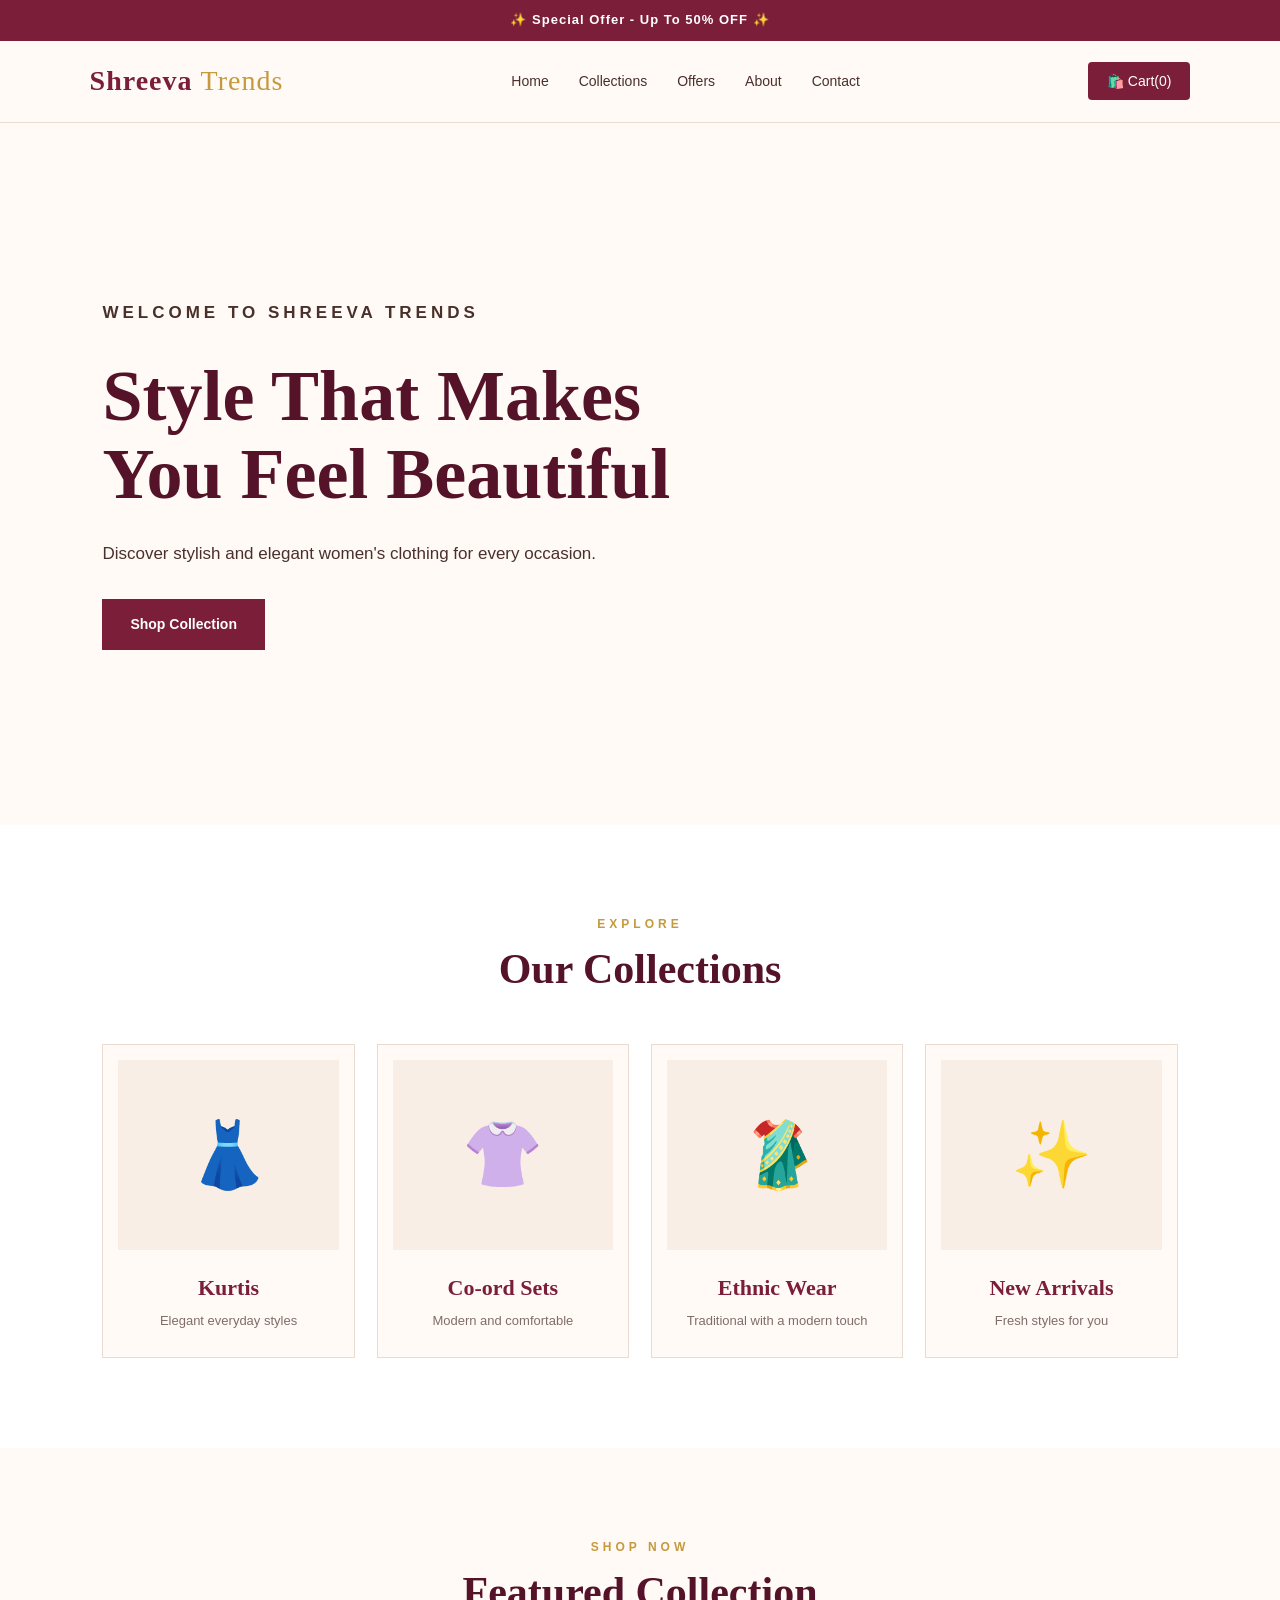
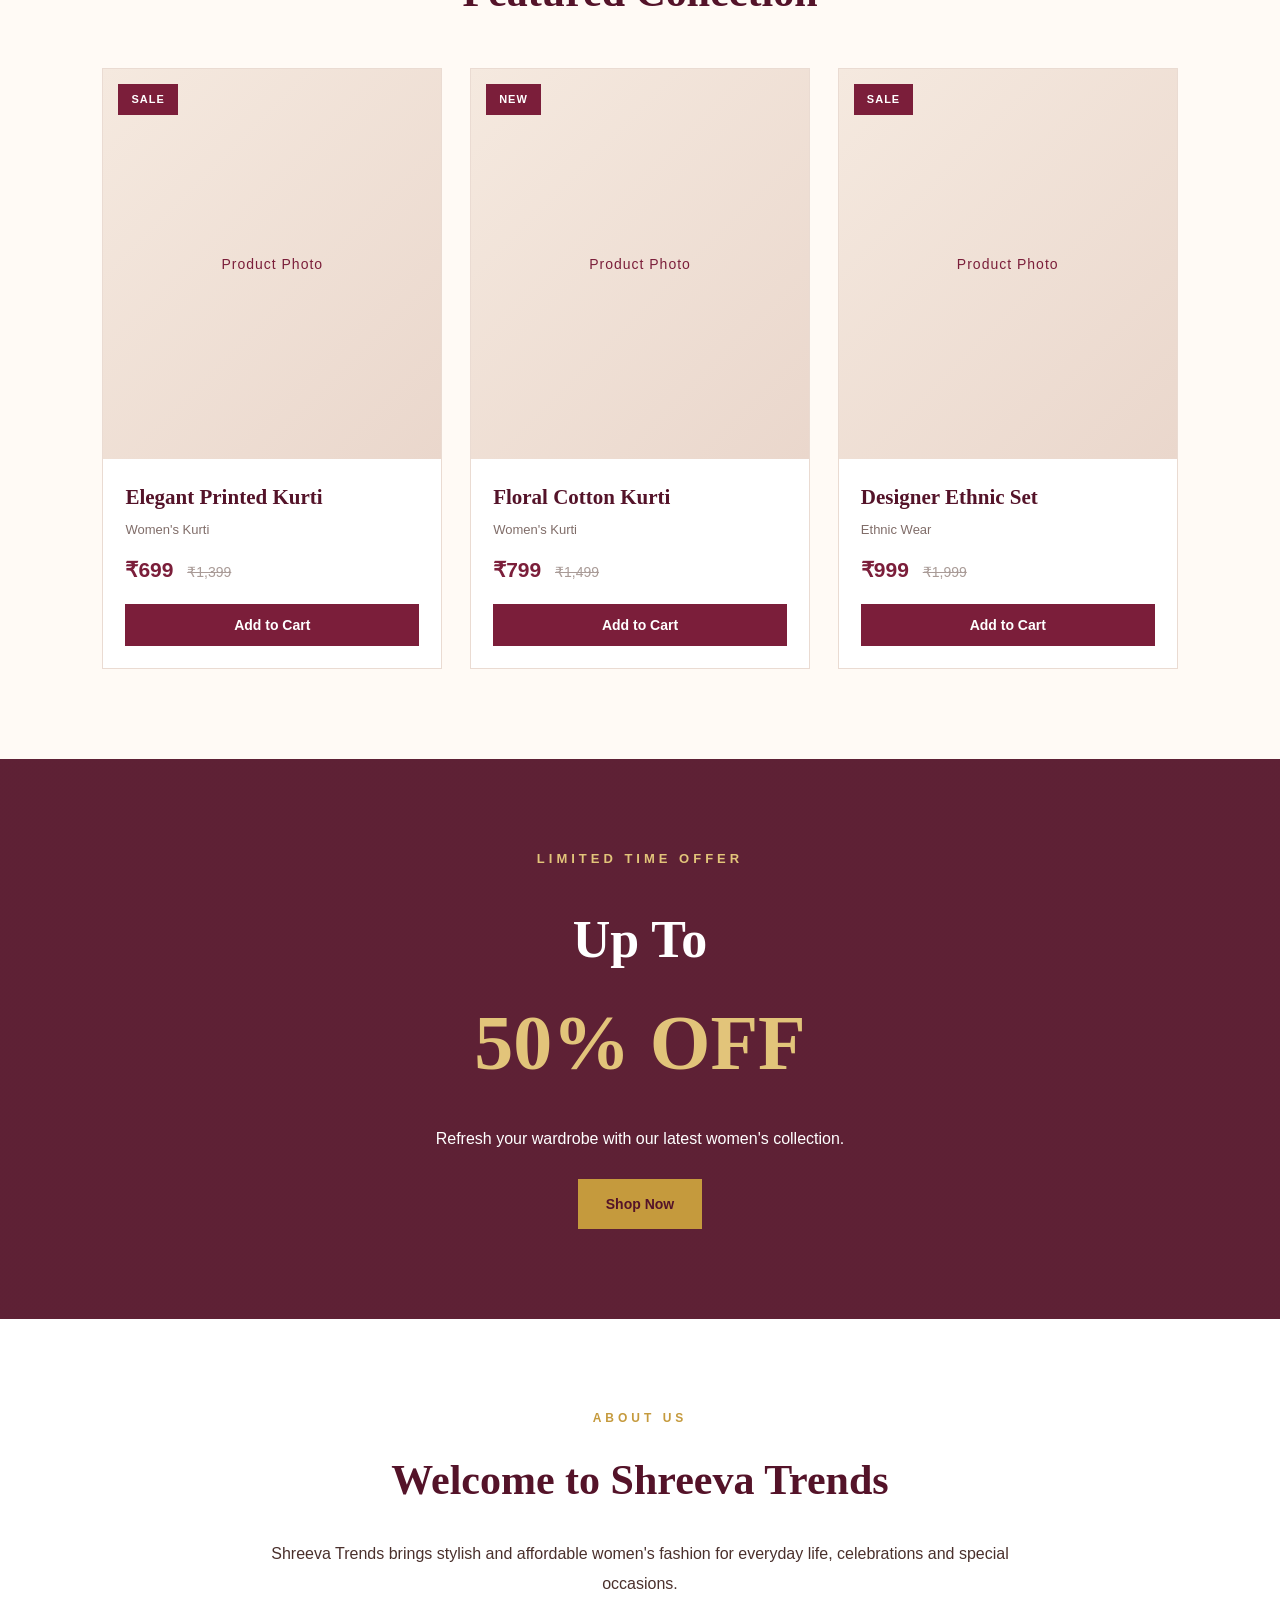
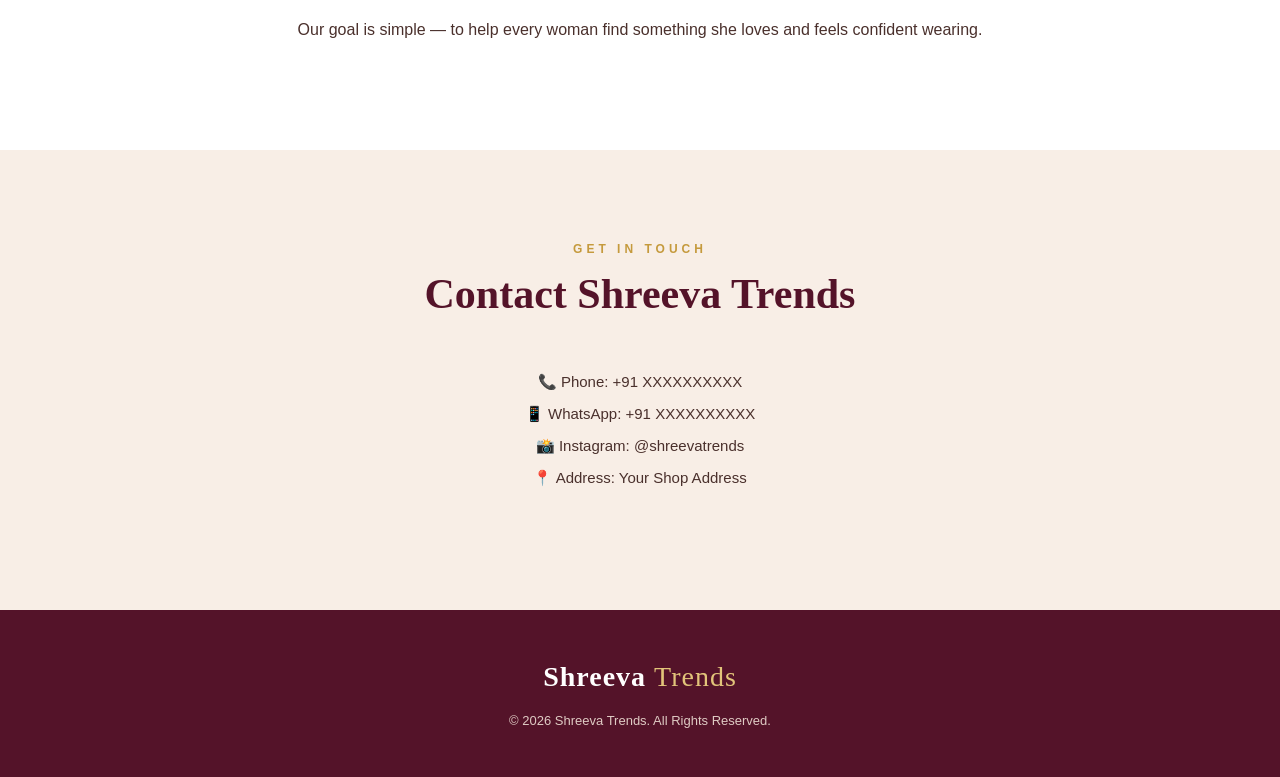
==== index.html @ 09bb223c "Update index.html" ====
<!DOCTYPE html>
<html lang="en">

<head>
    <meta charset="UTF-8">

    <meta name="viewport"
          content="width=device-width, initial-scale=1.0">

    <title>Shreeva Trends | Women's Fashion</title>

    <meta name="description"
          content="Shreeva Trends - Stylish and affordable women's clothing.">

    <link rel="stylesheet" href="style.css">
</head>

<body>

    <!-- =========================
         OFFER BAR
    ========================== -->

    <div class="offer-bar">
        ✨ Special Offer - Up To 50% OFF ✨
    </div>


    <!-- =========================
         NAVIGATION
    ========================== -->

    <header class="navbar">

        <div class="logo">
            Shreeva <span>Trends</span>
        </div>

        <nav>
            <a href="#home">Home</a>
            <a href="#collections">Collections</a>
            <a href="#offers">Offers</a>
            <a href="#about">About</a>
            <a href="#contact">Contact</a>
        </nav>

        <button class="cart-button" onclick="showCart()">
            🛍️ Cart(0)
        </button>

    </header>


    <!-- =========================
         HERO SECTION
    ========================== -->

    <main>

        <section id="home" class="hero">

            <div class="hero-content">

                <p class="small-heading">
                    WELCOME TO SHREEVA TRENDS
                </p>

                <h1>
                    Style That Makes
                    You Feel Beautiful
                </h1>

                <p>
                    Discover stylish and elegant women's
                    clothing for every occasion.
                </p>

                <a href="#collections" class="primary-button">
                    Shop Collection
                </a>

            </div>

        </section>


        <!-- =========================
             COLLECTIONS
        ========================== -->

        <section id="collections" class="collections">

            <div class="section-heading">

                <p>EXPLORE</p>

                <h2>Our Collections</h2>

            </div>


            <div class="category-grid">

                <div class="category-card">
                    <div class="category-image">
                        👗
                    </div>

                    <h3>Kurtis</h3>

                    <p>
                        Elegant everyday styles
                    </p>
                </div>


                <div class="category-card">
                    <div class="category-image">
                        👚
                    </div>

                    <h3>Co-ord Sets</h3>

                    <p>
                        Modern and comfortable
                    </p>
                </div>


                <div class="category-card">
                    <div class="category-image">
                        🥻
                    </div>

                    <h3>Ethnic Wear</h3>

                    <p>
                        Traditional with a modern touch
                    </p>
                </div>


                <div class="category-card">
                    <div class="category-image">
                        ✨
                    </div>

                    <h3>New Arrivals</h3>

                    <p>
                        Fresh styles for you
                    </p>
                </div>

            </div>

        </section>


        <!-- =========================
             FEATURED PRODUCTS
        ========================== -->

        <section class="products">

            <div class="section-heading">

                <p>SHOP NOW</p>

                <h2>Featured Collection</h2>

            </div>


            <div class="product-grid">


                <!-- PRODUCT 1 -->

                <article class="product-card">

                    <div class="product-image">

                        <span class="sale-tag">
                            SALE
                        </span>

                        <div class="placeholder-image">
                            Product Photo
                        </div>

                    </div>

                    <div class="product-info">

                        <h3>
                            Elegant Printed Kurti
                        </h3>

                        <p>
                            Women's Kurti
                        </p>

                        <strong>
                            ₹699
                        </strong>

                        <del>
                            ₹1,399
                        </del>

                        <button class="add-cart">
                            Add to Cart
                        </button>

                    </div>

                </article>


                <!-- PRODUCT 2 -->

                <article class="product-card">

                    <div class="product-image">

                        <span class="sale-tag">
                            NEW
                        </span>

                        <div class="placeholder-image">
                            Product Photo
                        </div>

                    </div>

                    <div class="product-info">

                        <h3>
                            Floral Cotton Kurti
                        </h3>

                        <p>
                            Women's Kurti
                        </p>

                        <strong>
                            ₹799
                        </strong>

                        <del>
                            ₹1,499
                        </del>

                        <button class="add-cart">
                            Add to Cart
                        </button>

                    </div>

                </article>


                <!-- PRODUCT 3 -->

                <article class="product-card">

                    <div class="product-image">

                        <span class="sale-tag">
                            SALE
                        </span>

                        <div class="placeholder-image">
                            Product Photo
                        </div>

                    </div>

                    <div class="product-info">

                        <h3>
                            Designer Ethnic Set
                        </h3>

                        <p>
                            Ethnic Wear
                        </p>

                        <strong>
                            ₹999
                        </strong>

                        <del>
                            ₹1,999
                        </del>

                        <button class="add-cart">
                            Add to Cart
                        </button>

                    </div>

                </article>

            </div>

        </section>


        <!-- =========================
             SPECIAL OFFER
        ========================== -->

        <section id="offers" class="offer-section">

            <p>LIMITED TIME OFFER</p>

            <h2>
                Up To
                <strong>50% OFF</strong>
            </h2>

            <p>
                Refresh your wardrobe with our latest
                women's collection.
            </p>

            <a href="#collections" class="primary-button">
                Shop Now
            </a>

        </section>


        <!-- =========================
             ABOUT US
        ========================== -->

        <section id="about" class="about">

            <div class="about-content">

                <p>ABOUT US</p>

                <h2>
                    Welcome to Shreeva Trends
                </h2>

                <p>
                    Shreeva Trends brings stylish and
                    affordable women's fashion for
                    everyday life, celebrations and
                    special occasions.
                </p>

                <p>
                    Our goal is simple — to help every
                    woman find something she loves and
                    feels confident wearing.
                </p>

            </div>

        </section>


        <!-- =========================
             CONTACT
        ========================== -->

        <section id="contact" class="contact">

            <div class="section-heading">

                <p>GET IN TOUCH</p>

                <h2>
                    Contact Shreeva Trends
                </h2>

            </div>

            <div class="contact-info">

                <p>
                    📞 Phone: +91 XXXXXXXXXX
                </p>

                <p>
                    📱 WhatsApp: +91 XXXXXXXXXX
                </p>

                <p>
                    📸 Instagram: @shreevatrends
                </p>

                <p>
                    📍 Address: Your Shop Address
                </p>

            </div>

        </section>

    </main>


    <!-- =========================
         FOOTER
    ========================== -->

    <footer>

        <div class="logo">
            Shreeva <span>Trends</span>
        </div>

        <p>
            © 2026 Shreeva Trends.
            All Rights Reserved.
        </p>

    </footer>

</body>

</html>
---- style.css ----
/* =========================================================
   SHREEVA TRENDS
   Indian Women's Fashion Store
   ========================================================= */


/* =========================================================
   1. BASIC RESET
   ========================================================= */

* {
    margin: 0;
    padding: 0;
    box-sizing: border-box;
}

html {
    scroll-behavior: smooth;
}

body {
    font-family: "Georgia", "Times New Roman", serif;
    background-color: #fffaf5;
    color: #33211f;
    line-height: 1.6;
}


/* =========================================================
   2. COLOURS
   ========================================================= */

:root {
    --maroon: #7b1e3a;
    --dark-maroon: #541329;
    --gold: #c59a3d;
    --light-gold: #e2c47a;
    --cream: #fffaf5;
    --soft-cream: #f8eee6;
    --brown: #4a302c;
    --white: #ffffff;
    --text-light: #806d69;
    --border: #eadbd2;
}


/* =========================================================
   3. OFFER BAR
   ========================================================= */

.offer-bar {
    background: var(--maroon);
    color: var(--white);
    text-align: center;
    padding: 10px 15px;

    font-family: Arial, sans-serif;
    font-size: 13px;
    font-weight: 600;

    letter-spacing: 1px;
}


/* =========================================================
   4. NAVIGATION BAR
   ========================================================= */

.navbar {
    width: 100%;

    display: flex;
    align-items: center;
    justify-content: space-between;

    padding: 18px 7%;

    background: rgba(255, 250, 245, 0.97);

    border-bottom: 1px solid var(--border);

    position: sticky;
    top: 0;
    z-index: 1000;
}


/* LOGO */

.logo {
    color: var(--maroon);

    font-family: Georgia, serif;

    font-size: 28px;
    font-weight: bold;

    letter-spacing: 1px;
}

.logo span {
    color: var(--gold);
    font-weight: normal;
}


/* NAVIGATION LINKS */

.navbar nav {
    display: flex;
    align-items: center;
    gap: 30px;
}

.navbar nav a {
    color: var(--brown);

    text-decoration: none;

    font-family: Arial, sans-serif;
    font-size: 14px;
    font-weight: 500;

    transition: 0.3s;
}

.navbar nav a:hover {
    color: var(--maroon);
}


/* CART BUTTON */

.cart-button {
    border: none;

    background: var(--maroon);
    color: var(--white);

    padding: 11px 19px;

    border-radius: 4px;

    font-family: Arial, sans-serif;
    font-size: 14px;

    cursor: pointer;

    transition: 0.3s;
}

.cart-button:hover {
    background: var(--dark-maroon);
    transform: translateY(-2px);
}


/* =========================================================
   5. HERO SECTION
   ========================================================= */

.hero {
    min-height: 78vh;

    display: flex;
    align-items: center;

    padding: 80px 8%;

    position: relative;

    background:
        linear-gradient(
            90deg,
            rgba(255, 250, 245, 0.96),
            rgba(255, 250, 245, 0.72),
            rgba(255, 250, 245, 0.20)
        ),
        url("images/hero.jpg");

    background-size: cover;
    background-position: center;
}


.hero-content {
    max-width: 650px;

    position: relative;
    z-index: 2;
}


/* SMALL TITLE */

.small-heading {
    color: var(--maroon);

    font-family: Arial, sans-serif;

    font-size: 13px;
    font-weight: bold;

    letter-spacing: 4px;

    margin-bottom: 20px;
}


/* MAIN HERO TITLE */

.hero h1 {
    color: var(--dark-maroon);

    font-size: clamp(42px, 6vw, 72px);

    line-height: 1.08;

    margin-bottom: 25px;
}


/* HERO DESCRIPTION */

.hero p {
    max-width: 540px;

    color: var(--brown);

    font-family: Arial, sans-serif;

    font-size: 17px;

    line-height: 1.8;

    margin-bottom: 30px;
}


/* =========================================================
   6. BUTTONS
   ========================================================= */

.primary-button,
.secondary-button {
    display: inline-block;

    padding: 13px 27px;

    text-decoration: none;

    font-family: Arial, sans-serif;

    font-size: 14px;
    font-weight: 600;

    transition: 0.3s;
}


.primary-button {
    background: var(--maroon);
    color: var(--white);

    border: 1px solid var(--maroon);
}

.primary-button:hover {
    background: var(--dark-maroon);
    transform: translateY(-2px);
}


.secondary-button {
    color: var(--maroon);

    border: 1px solid var(--maroon);

    margin-left: 10px;
}

.secondary-button:hover {
    background: var(--maroon);
    color: var(--white);
}


/* =========================================================
   7. GENERAL SECTIONS
   ========================================================= */

section {
    padding: 90px 8%;
}


/* SECTION HEADING */

.section-heading {
    text-align: center;

    margin-bottom: 50px;
}

.section-heading p {
    color: var(--gold);

    font-family: Arial, sans-serif;

    font-size: 12px;
    font-weight: bold;

    letter-spacing: 4px;

    margin-bottom: 10px;
}

.section-heading h2 {
    color: var(--dark-maroon);

    font-size: 42px;

    line-height: 1.2;
}


/* =========================================================
   8. COLLECTIONS
   ========================================================= */

.collections {
    background: var(--white);
}


.category-grid {
    display: grid;

    grid-template-columns:
        repeat(4, 1fr);

    gap: 22px;
}


/* CATEGORY CARD */

.category-card {
    text-align: center;

    background: var(--cream);

    border: 1px solid var(--border);

    padding: 15px 15px 25px;

    transition: 0.35s;
}

.category-card:hover {
    transform: translateY(-8px);

    box-shadow:
        0 15px 35px rgba(84, 19, 41, 0.10);
}


/* CATEGORY IMAGE */

.category-image {
    height: 190px;

    display: flex;
    align-items: center;
    justify-content: center;

    background: var(--soft-cream);

    font-size: 65px;

    margin-bottom: 20px;
}


.category-card h3 {
    color: var(--maroon);

    font-size: 22px;

    margin-bottom: 6px;
}


.category-card p {
    color: var(--text-light);

    font-family: Arial, sans-serif;

    font-size: 13px;
}


/* =========================================================
   9. PRODUCTS
   ========================================================= */

.products {
    background: var(--cream);
}


.product-grid {
    display: grid;

    grid-template-columns:
        repeat(3, 1fr);

    gap: 28px;
}


/* PRODUCT CARD */

.product-card {
    background: var(--white);

    border: 1px solid var(--border);

    overflow: hidden;

    transition: 0.35s;
}

.product-card:hover {
    transform: translateY(-7px);

    box-shadow:
        0 15px 40px rgba(84, 19, 41, 0.12);
}


/* PRODUCT IMAGE */

.product-image {
    position: relative;

    overflow: hidden;
}


/* PLACEHOLDER UNTIL WE ADD REAL PHOTOS */

.placeholder-image {
    height: 390px;

    display: flex;
    align-items: center;
    justify-content: center;

    background:
        linear-gradient(
            135deg,
            #f5e9df,
            #ead7cc
        );

    color: var(--maroon);

    font-family: Arial, sans-serif;

    font-size: 14px;

    letter-spacing: 1px;
}


/* SALE / NEW BADGE */

.sale-tag {
    position: absolute;

    top: 15px;
    left: 15px;

    background: var(--maroon);
    color: var(--white);

    padding: 7px 13px;

    font-family: Arial, sans-serif;

    font-size: 11px;
    font-weight: bold;

    letter-spacing: 1px;

    z-index: 5;
}


/* PRODUCT INFORMATION */

.product-info {
    padding: 22px;
}


.product-info h3 {
    color: var(--dark-maroon);

    font-size: 21px;

    margin-bottom: 6px;
}


.product-info p {
    color: var(--text-light);

    font-family: Arial, sans-serif;

    font-size: 13px;

    margin-bottom: 12px;
}


/* PRICE */

.product-info strong {
    color: var(--maroon);

    font-family: Arial, sans-serif;

    font-size: 21px;
}


.product-info del {
    color: #a99b97;

    font-family: Arial, sans-serif;

    font-size: 14px;

    margin-left: 8px;
}


/* ADD TO CART */

.add-cart {
    width: 100%;

    margin-top: 17px;

    padding: 12px;

    background: var(--maroon);
    color: var(--white);

    border: 1px solid var(--maroon);

    font-family: Arial, sans-serif;

    font-size: 14px;
    font-weight: 600;

    cursor: pointer;

    transition: 0.3s;
}


.add-cart:hover {
    background: var(--dark-maroon);
}


/* =========================================================
   10. SPECIAL OFFER
   ========================================================= */

.offer-section {
    text-align: center;

    background:
        linear-gradient(
            rgba(84, 19, 41, 0.94),
            rgba(84, 19, 41, 0.94)
        ),
        url("images/offer.jpg");

    background-size: cover;
    background-position: center;

    color: var(--white);
}


.offer-section > p:first-child {
    color: var(--light-gold);

    font-family: Arial, sans-serif;

    font-size: 13px;
    font-weight: bold;

    letter-spacing: 4px;
}


.offer-section h2 {
    color: var(--white);

    font-size: 52px;

    margin: 15px 0 20px;
}


.offer-section h2 strong {
    display: block;

    color: var(--light-gold);

    font-size: 78px;
}


.offer-section p {
    font-family: Arial, sans-serif;

    margin-bottom: 28px;
}


.offer-section .primary-button {
    background: var(--gold);

    border-color: var(--gold);

    color: var(--dark-maroon);
}


.offer-section .primary-button:hover {
    background: var(--light-gold);
}


/* =========================================================
   11. ABOUT SECTION
   ========================================================= */

.about {
    text-align: center;

    background: var(--white);
}


.about-content {
    max-width: 780px;

    margin: auto;
}


.about-content > p:first-child {
    color: var(--gold);

    font-family: Arial, sans-serif;

    font-size: 12px;
    font-weight: bold;

    letter-spacing: 4px;
}


.about h2 {
    color: var(--dark-maroon);

    font-size: 42px;

    margin: 18px 0 25px;
}


.about-content p:not(:first-child) {
    color: var(--brown);

    font-family: Arial, sans-serif;

    font-size: 16px;

    line-height: 1.9;

    margin-bottom: 15px;
}


/* =========================================================
   12. CONTACT
   ========================================================= */

.contact {
    text-align: center;

    background: var(--soft-cream);
}


.contact-info {
    max-width: 600px;

    margin: 0 auto 30px;
}


.contact-info p {
    color: var(--brown);

    font-family: Arial, sans-serif;

    font-size: 15px;

    margin: 8px 0;
}


/* =========================================================
   13. FOOTER
   ========================================================= */

footer {
    text-align: center;

    padding: 45px 20px;

    background: var(--dark-maroon);

    color: var(--white);
}


footer .logo {
    color: var(--white);

    margin-bottom: 12px;
}


footer .logo span {
    color: var(--light-gold);
}


footer p {
    color: #dfcbc4;

    font-family: Arial, sans-serif;

    font-size: 13px;
}


/* =========================================================
   14. CART MESSAGE
   ========================================================= */

.cart-message {
    position: fixed;

    right: 25px;
    bottom: 25px;

    background: var(--dark-maroon);
    color: var(--white);

    padding: 14px 20px;

    border-left: 4px solid var(--gold);

    font-family: Arial, sans-serif;

    font-size: 14px;

    display: none;

    z-index: 2000;

    box-shadow:
        0 8px 25px rgba(0, 0, 0, 0.18);
}


/* =========================================================
   15. MOBILE RESPONSIVE DESIGN
   ========================================================= */

@media (max-width: 900px) {

    .category-grid {
        grid-template-columns:
            repeat(2, 1fr);
    }

    .product-grid {
        grid-template-columns:
            repeat(2, 1fr);
    }

    .navbar {
        padding: 17px 5%;
    }

    .navbar nav {
        gap: 18px;
    }

}


@media (max-width: 650px) {

    /* NAVIGATION */

    .navbar {
        flex-wrap: wrap;

        justify-content: center;

        gap: 15px;
    }

    .logo {
        width: 100%;

        text-align: center;

        font-size: 25px;
    }

    .navbar nav {
        order: 3;

        width: 100%;

        justify-content: center;

        flex-wrap: wrap;

        gap: 15px;
    }

    .cart-button {
        position: absolute;

        right: 15px;
        top: 14px;
    }


    /* HERO */

    .hero {
        min-height: 75vh;

        padding: 60px 7%;

        background:
            linear-gradient(
                rgba(255, 250, 245, 0.88),
                rgba(255, 250, 245, 0.88)
            ),
            url("images/hero.jpg");

        background-size: cover;
        background-position: center;
    }

    .hero h1 {
        font-size: 43px;
    }

    .hero p {
        font-size: 15px;
    }


    /* BUTTONS */

    .hero-buttons {
        display: flex;

        flex-direction: column;

        align-items: flex-start;

        gap: 12px;
    }

    .secondary-button {
        margin-left: 0;
    }


    /* SECTIONS */

    section {
        padding: 65px 6%;
    }

    .section-heading h2 {
        font-size: 32px;
    }


    /* CATEGORIES */

    .category-grid {
        grid-template-columns: 1fr;
    }


    .category-image {
        height: 210px;
    }


    /* PRODUCTS */

    .product-grid {
        grid-template-columns: 1fr;
    }

    .placeholder-image {
        height: 430px;
    }


    /* OFFER */

    .offer-section h2 {
        font-size: 38px;
    }

    .offer-section h2 strong {
        font-size: 58px;
    }


    /* ABOUT */

    .about h2 {
        font-size: 32px;
    }

}


/* =========================================================
   16. SMALL PHONE
   ========================================================= */

@media (max-width: 400px) {

    .hero h1 {
        font-size: 36px;
    }

    .offer-section h2 strong {
        font-size: 48px;
    }

    .logo {
        font-size: 23px;
    }

}
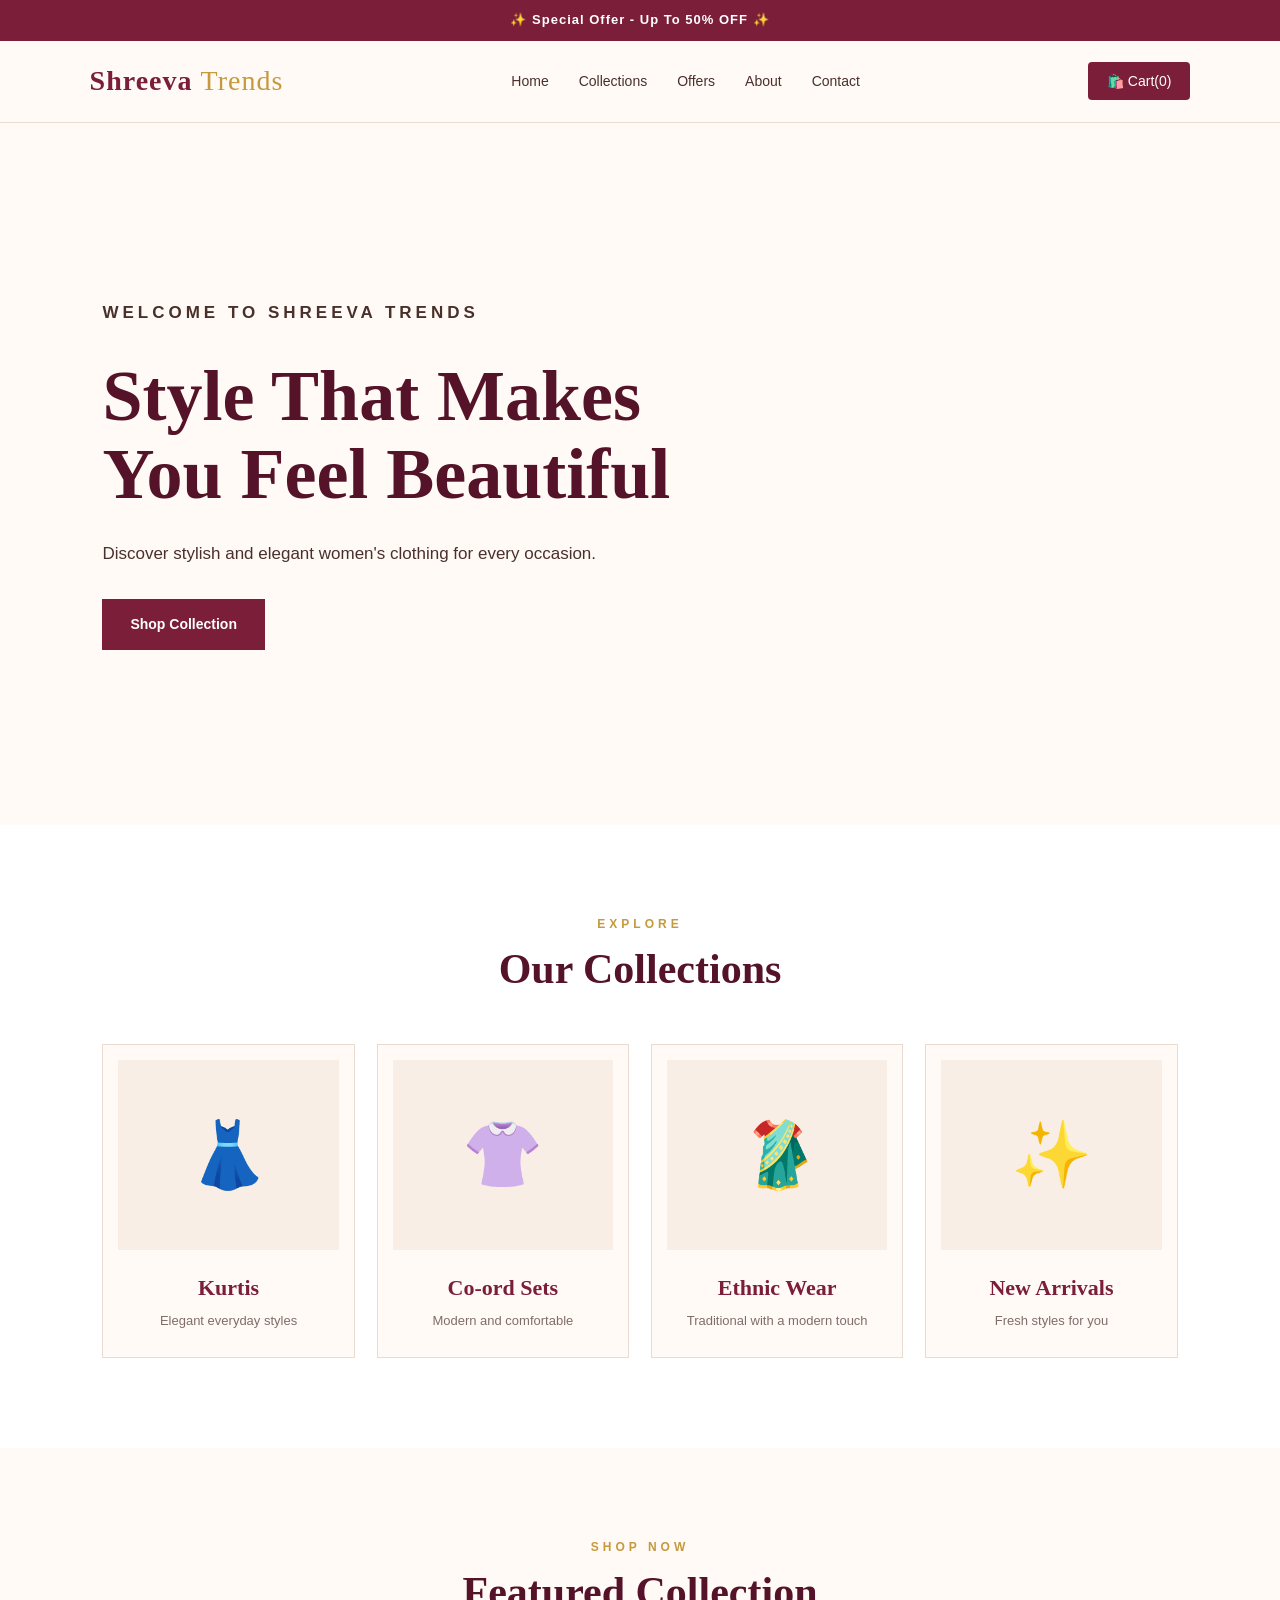
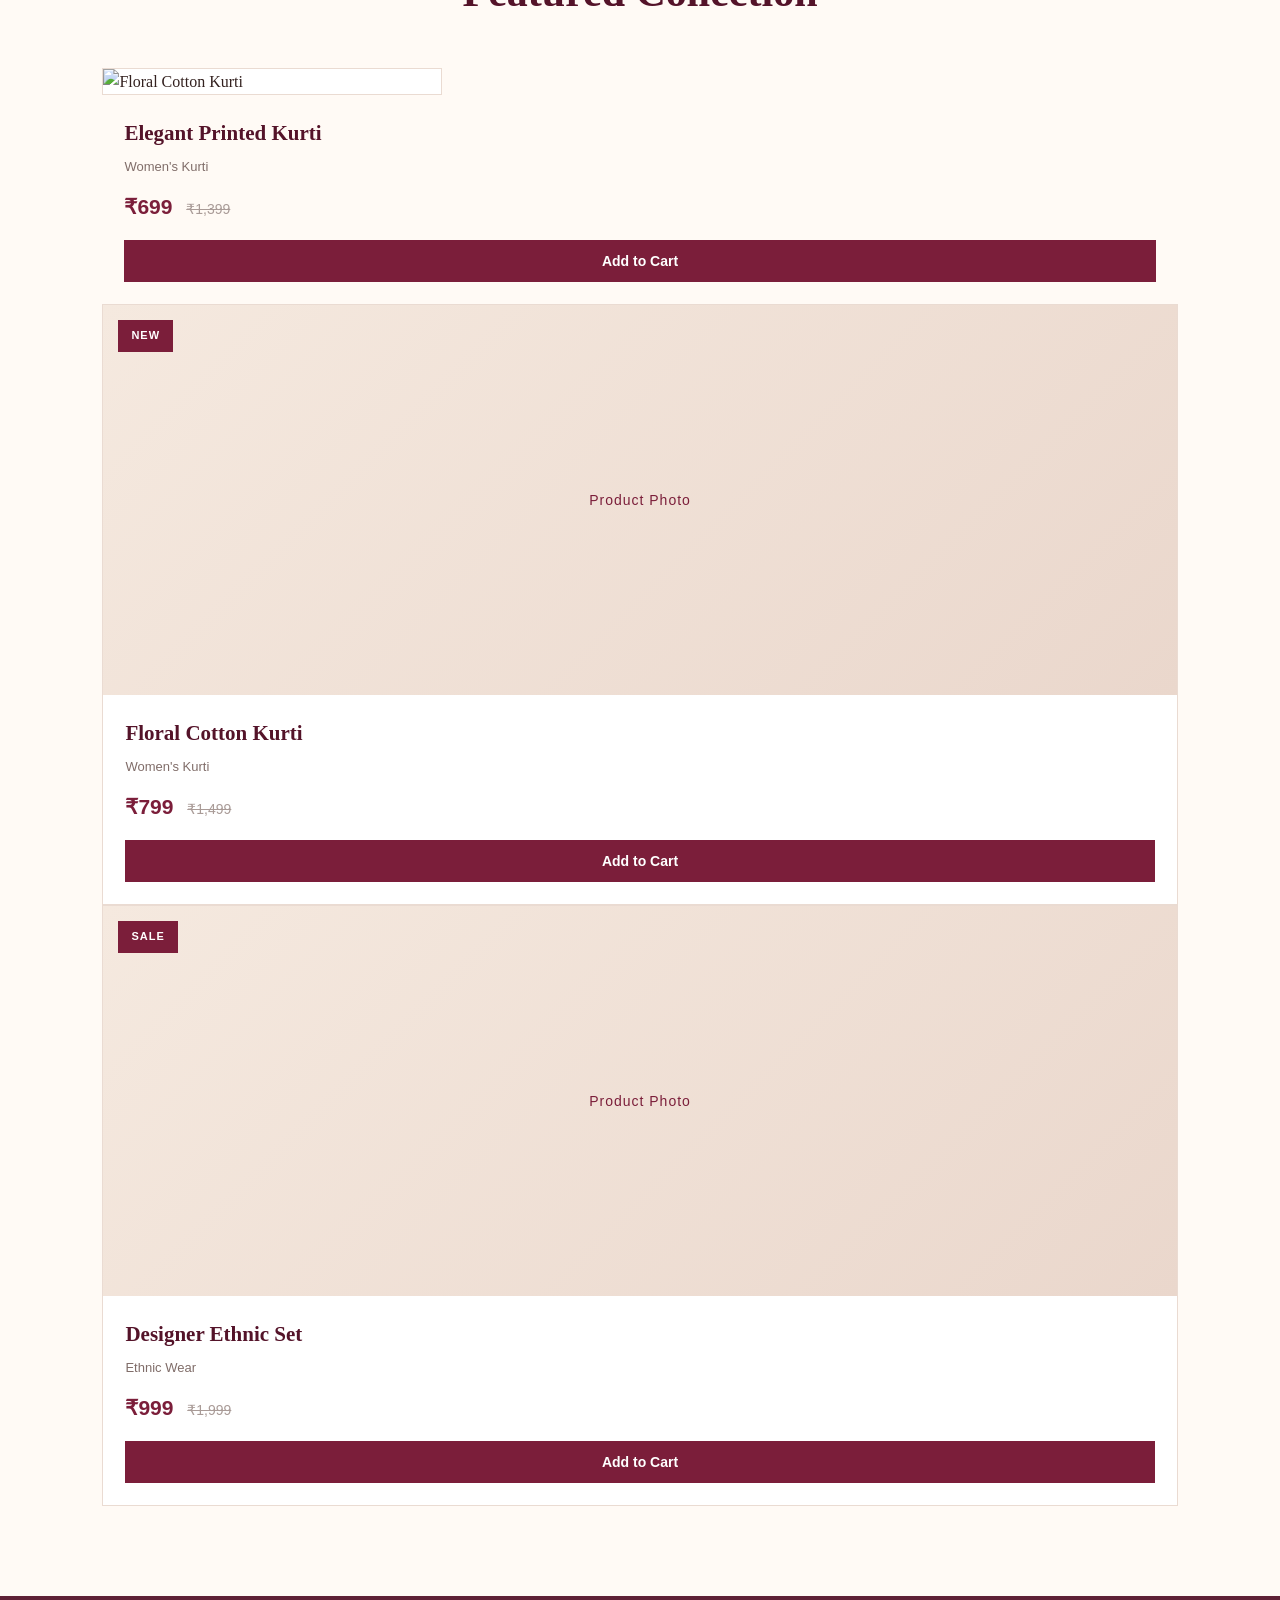
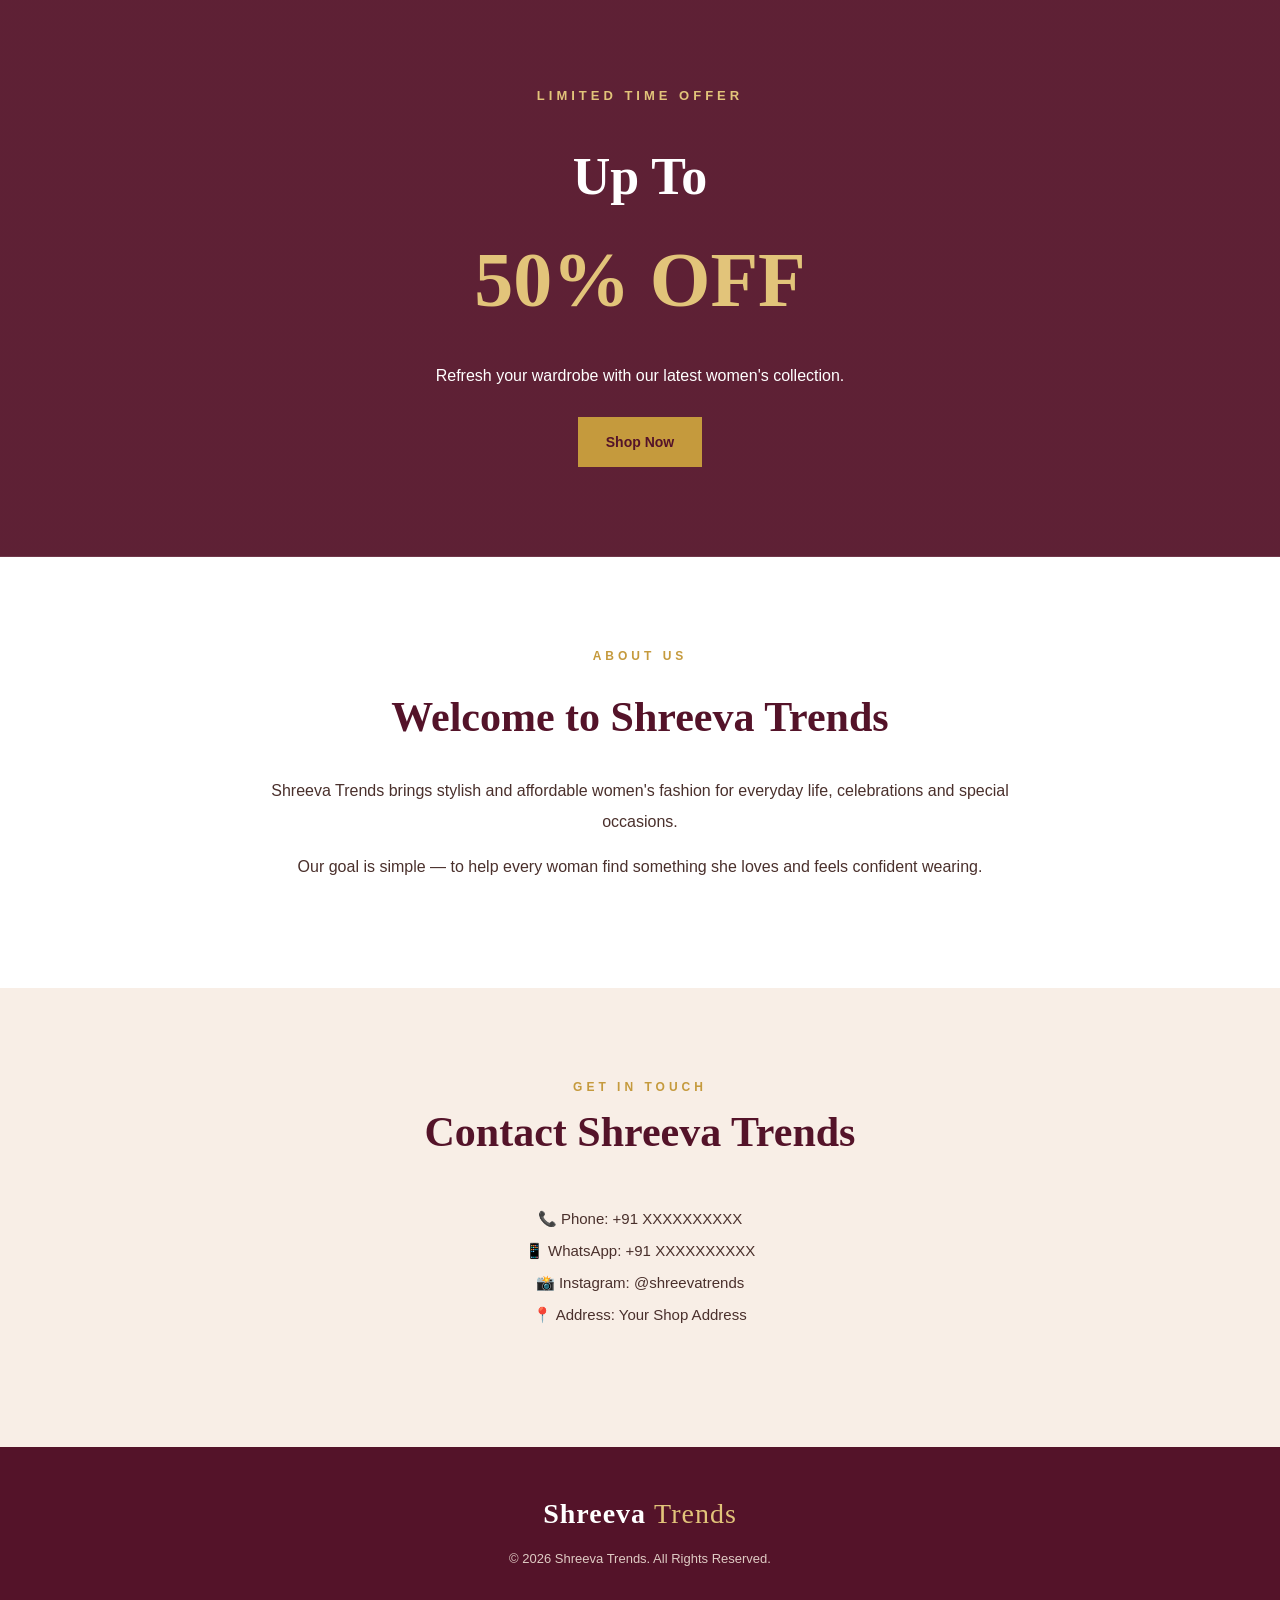
==== commit ccd6c8bf: "Update index.html" ====
--- a/index.html
+++ b/index.html
@@ -181,12 +181,7 @@
 
                     <div class="product-image">
 
-                        <span class="sale-tag">
-                            SALE
-                        </span>
-
-                        <div class="placeholder-image">
-                            Product Photo
+                        <img src="images/shreeva_trends_kurti.jpg" alt="Floral Cotton Kurti">
                         </div>
 
                     </div>
@@ -422,7 +417,7 @@
         </p>
 
     </footer>
-
+<script src="script.js"></script>
 </body>
 
 </html>
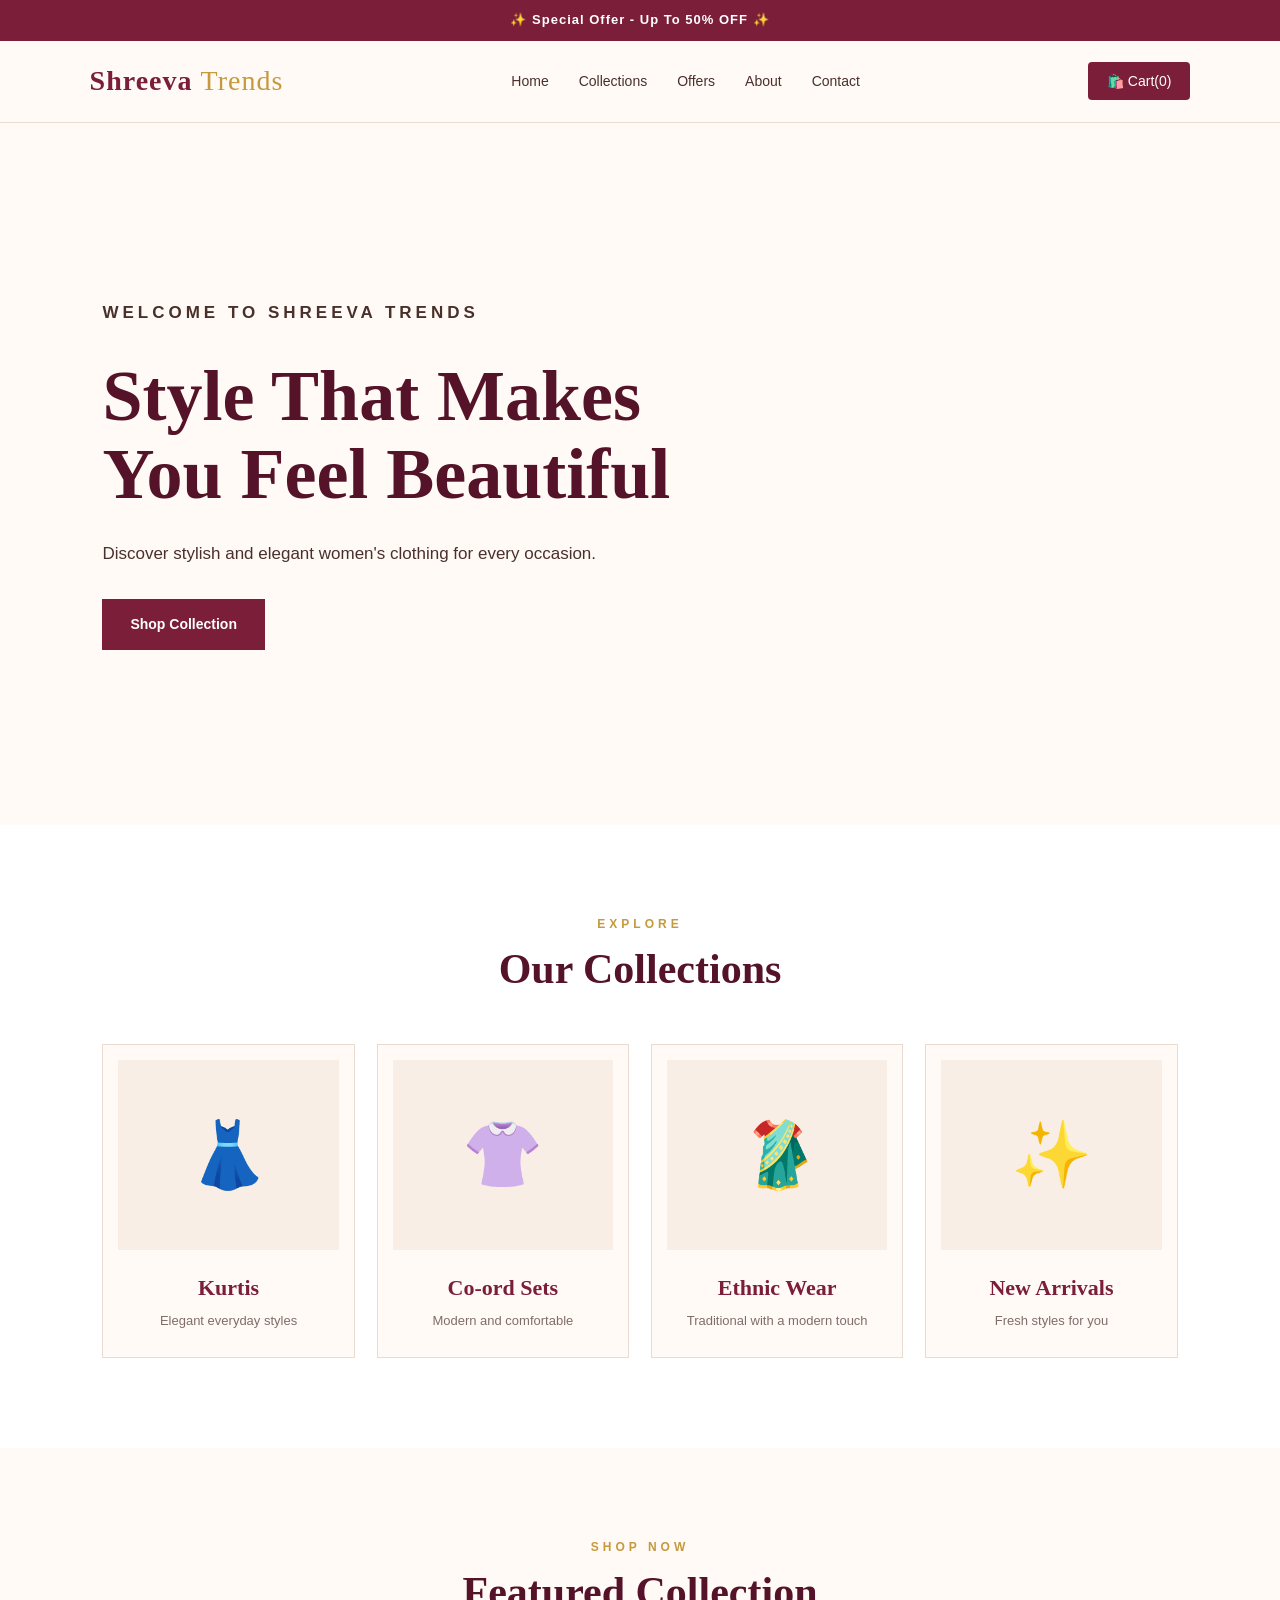
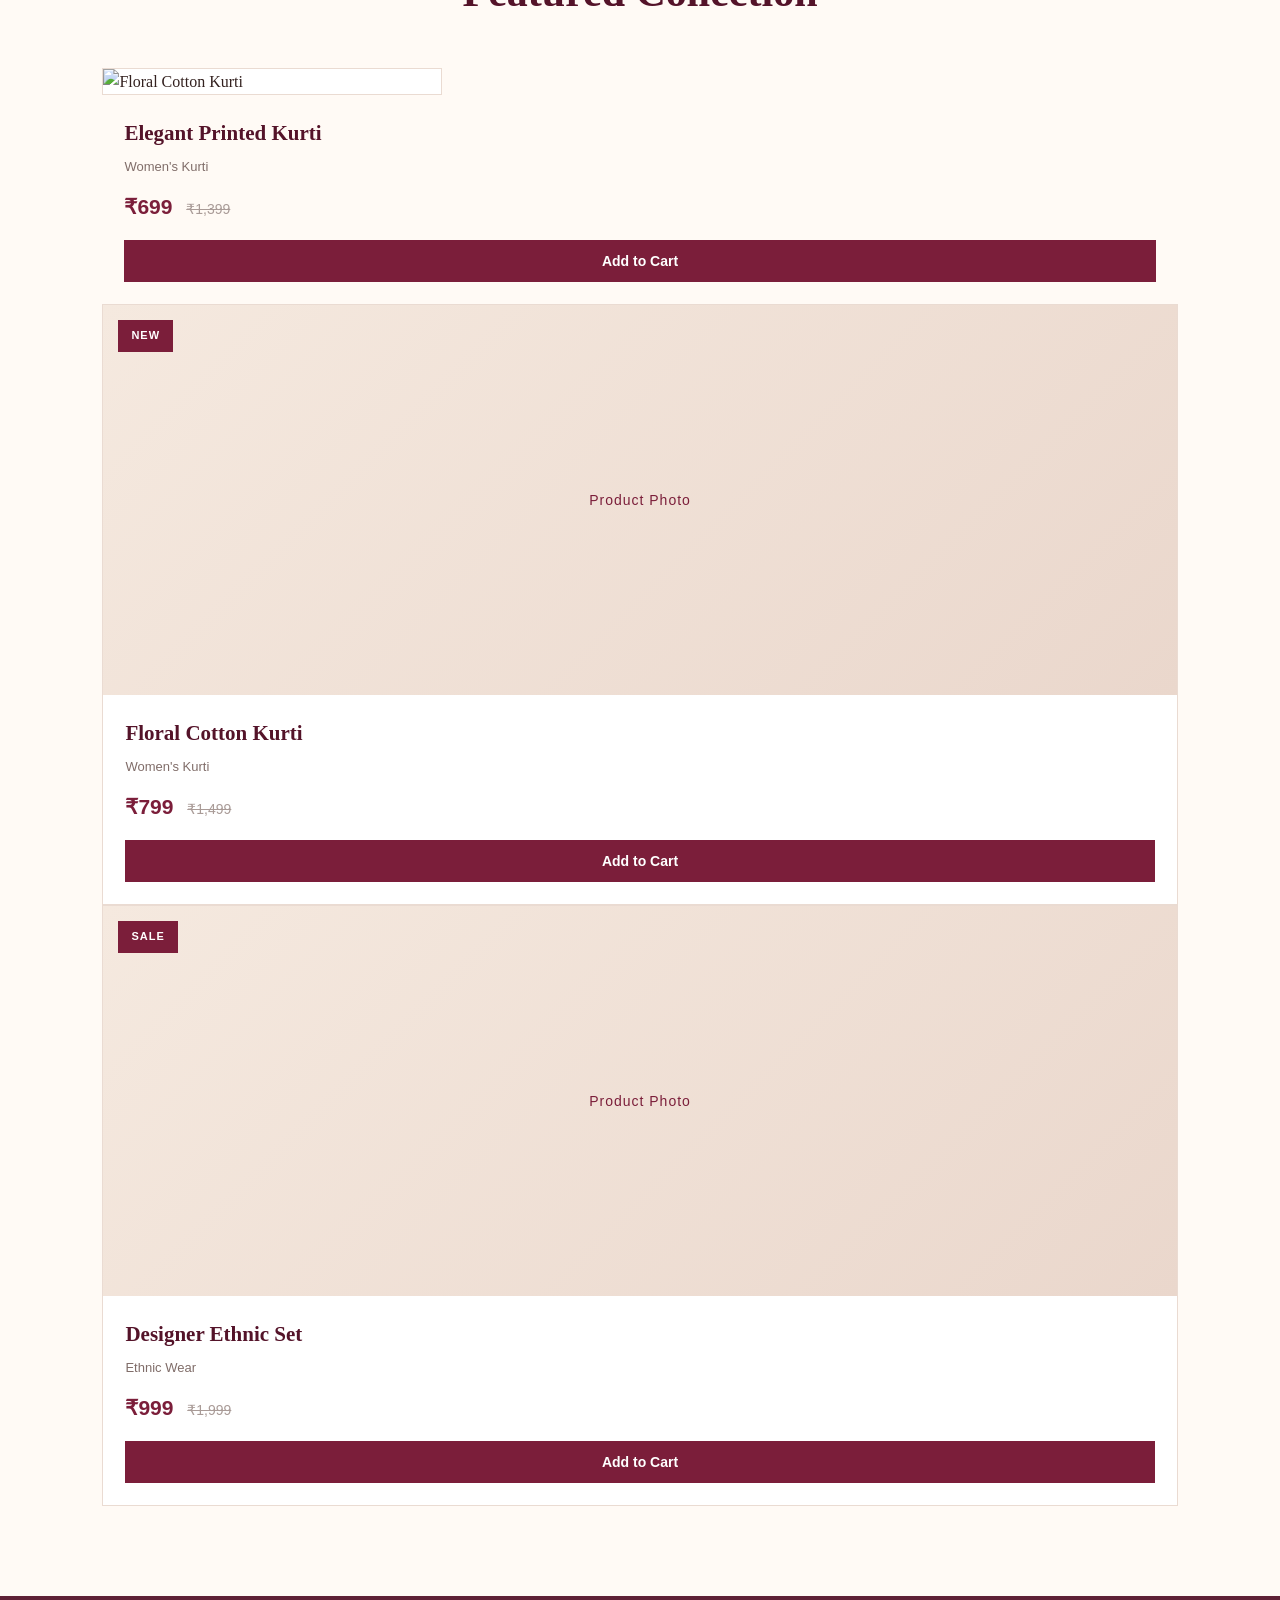
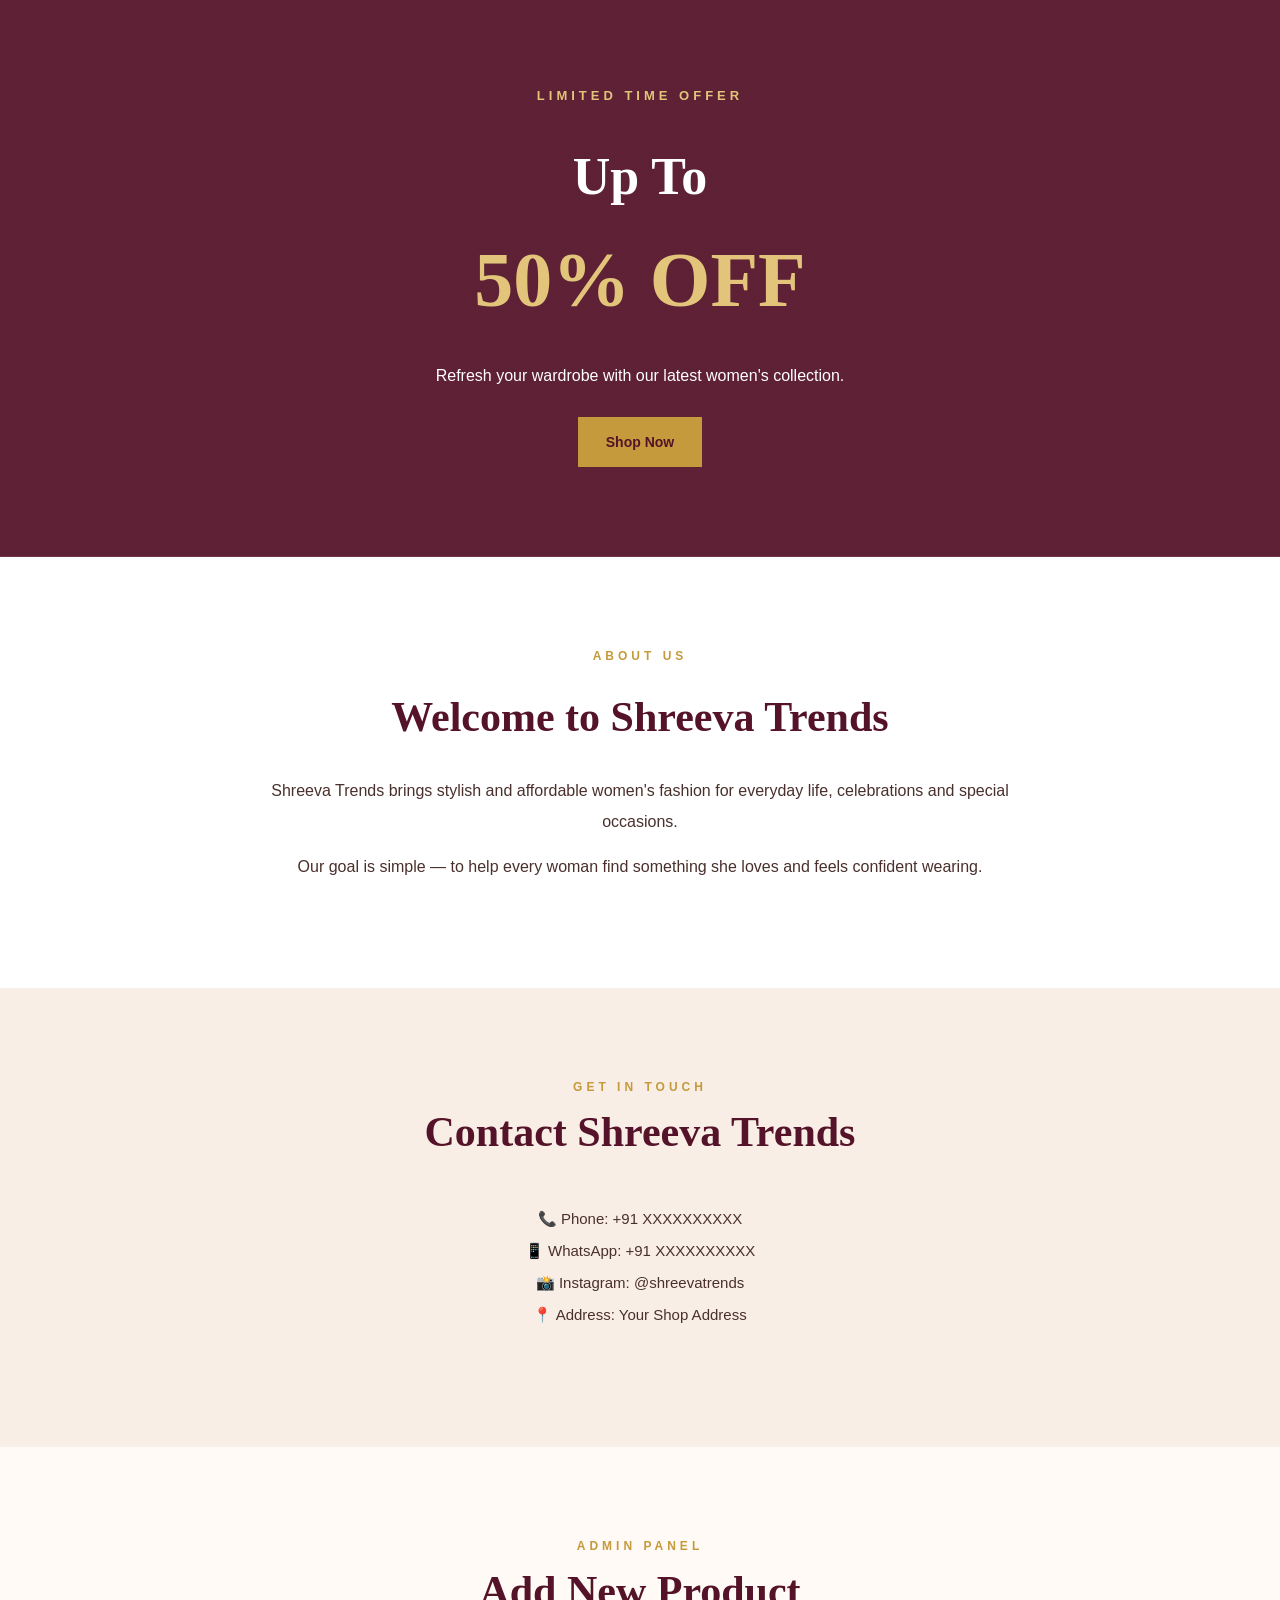
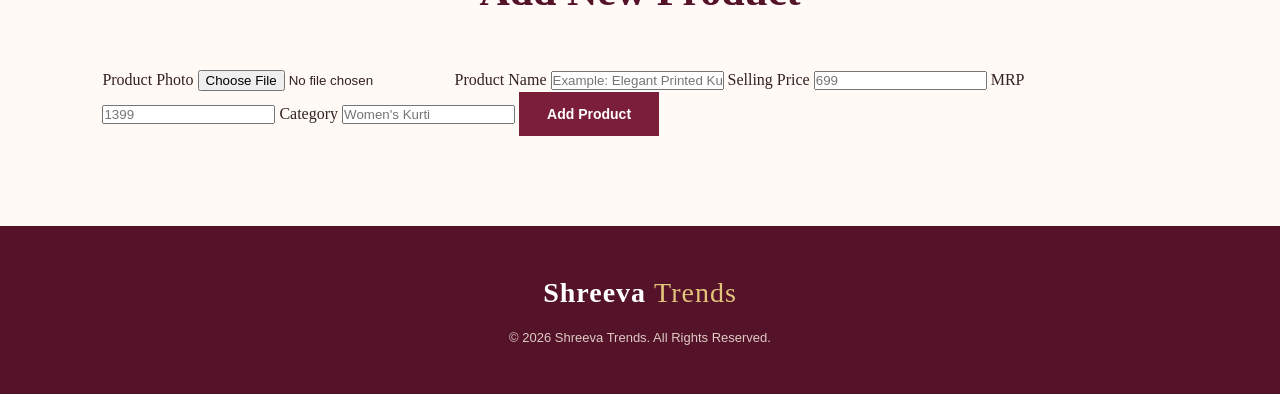
==== commit 936a284e: "Update index.html" ====
--- a/index.html
+++ b/index.html
@@ -181,7 +181,7 @@
 
                     <div class="product-image">
 
-                        <img src="images/shreeva_trends_kurti.jpg" alt="Floral Cotton Kurti">
+                            <img src="images/shreeva_trends_kurti.jpg" alt="Floral Cotton Kurti">
                         </div>
 
                     </div>
@@ -397,7 +397,83 @@
             </div>
 
         </section>
-
+<!-- =========================
+     ADMIN - ADD PRODUCT
+========================== -->
+
+<section id="admin" class="admin-section">
+
+    <div class="section-heading">
+
+        <p>ADMIN PANEL</p>
+
+        <h2>Add New Product</h2>
+
+    </div>
+
+    <div class="admin-form">
+
+        <label>
+            Product Photo
+        </label>
+
+        <input
+            type="file"
+            id="product-image"
+            accept="image/*"
+        >
+
+        <label>
+            Product Name
+        </label>
+
+        <input
+            type="text"
+            id="product-name"
+            placeholder="Example: Elegant Printed Kurti"
+        >
+
+        <label>
+            Selling Price
+        </label>
+
+        <input
+            type="number"
+            id="product-price"
+            placeholder="699"
+        >
+
+        <label>
+            MRP
+        </label>
+
+        <input
+            type="number"
+            id="product-mrp"
+            placeholder="1399"
+        >
+
+        <label>
+            Category
+        </label>
+
+        <input
+            type="text"
+            id="product-category"
+            placeholder="Women's Kurti"
+        >
+
+        <button
+            type="button"
+            class="primary-button"
+            onclick="addNewProduct()"
+        >
+            Add Product
+        </button>
+
+    </div>
+
+</section>
     </main>
 
 
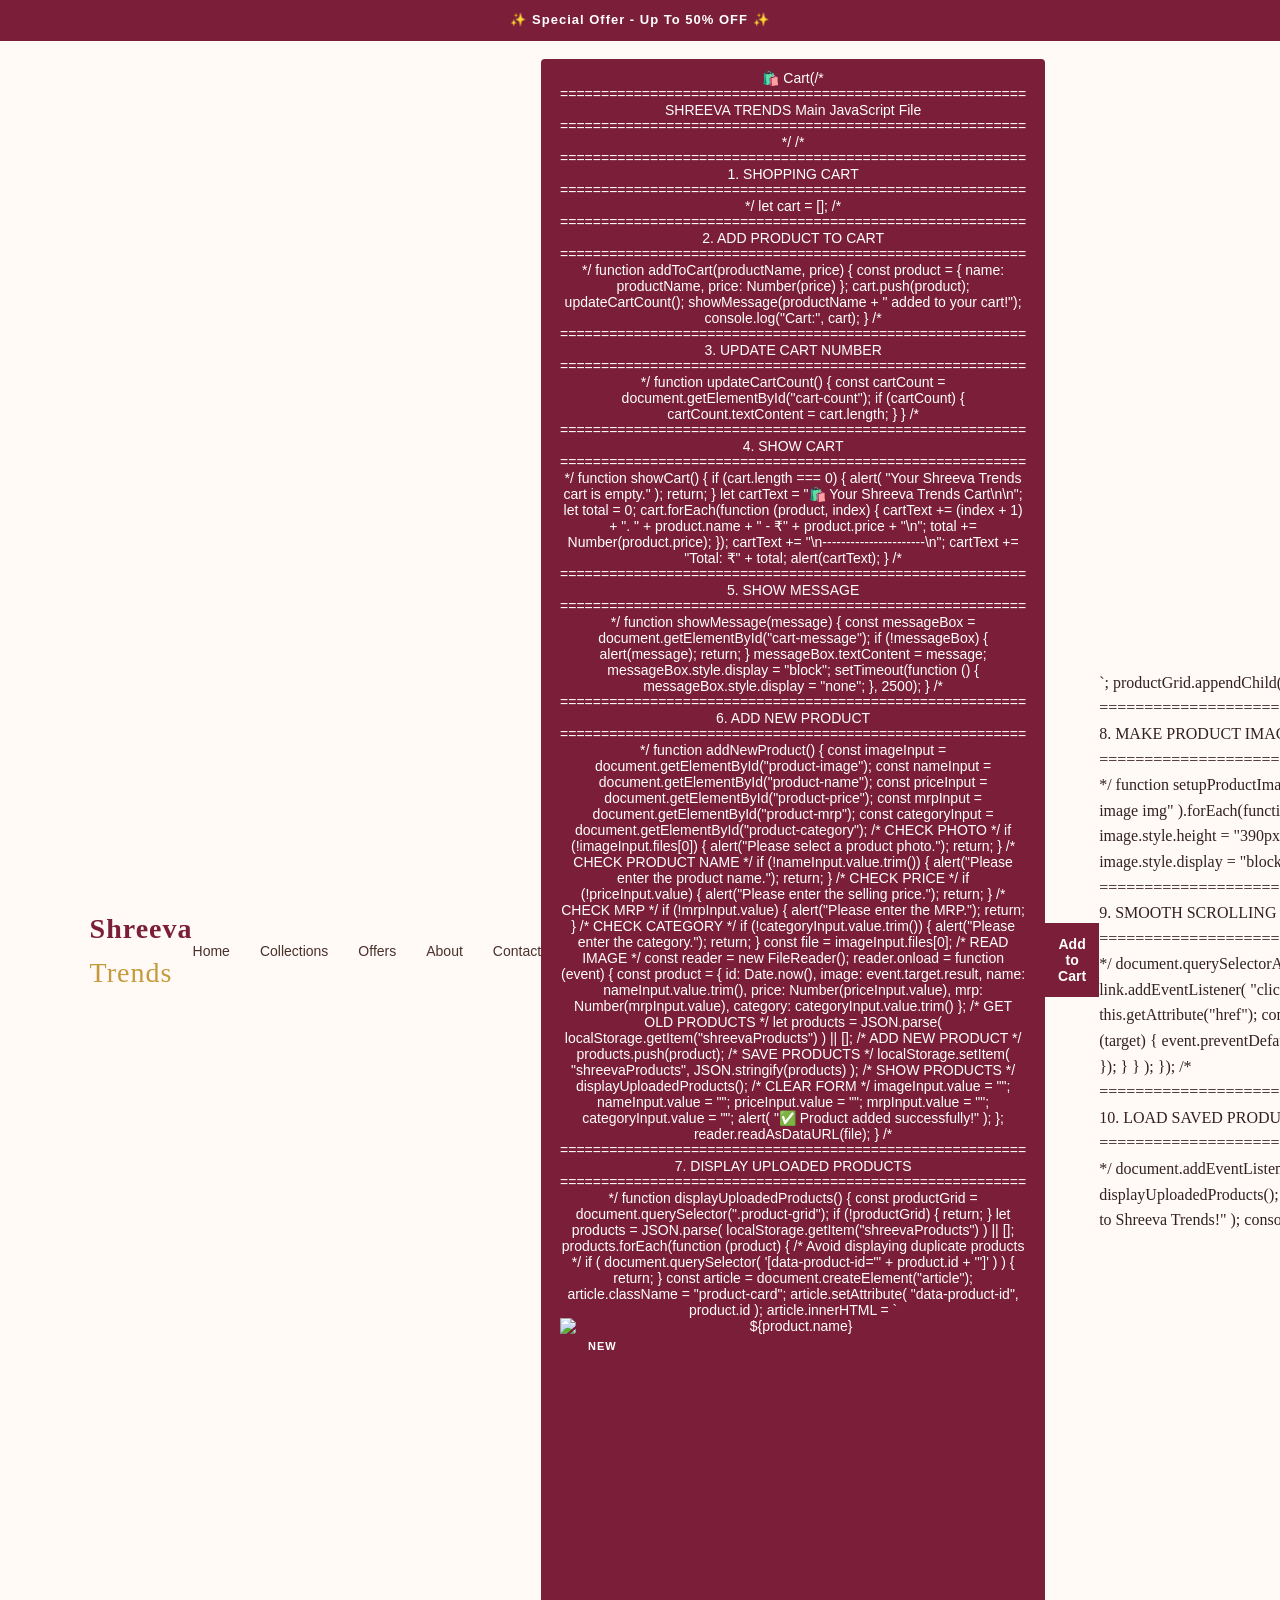
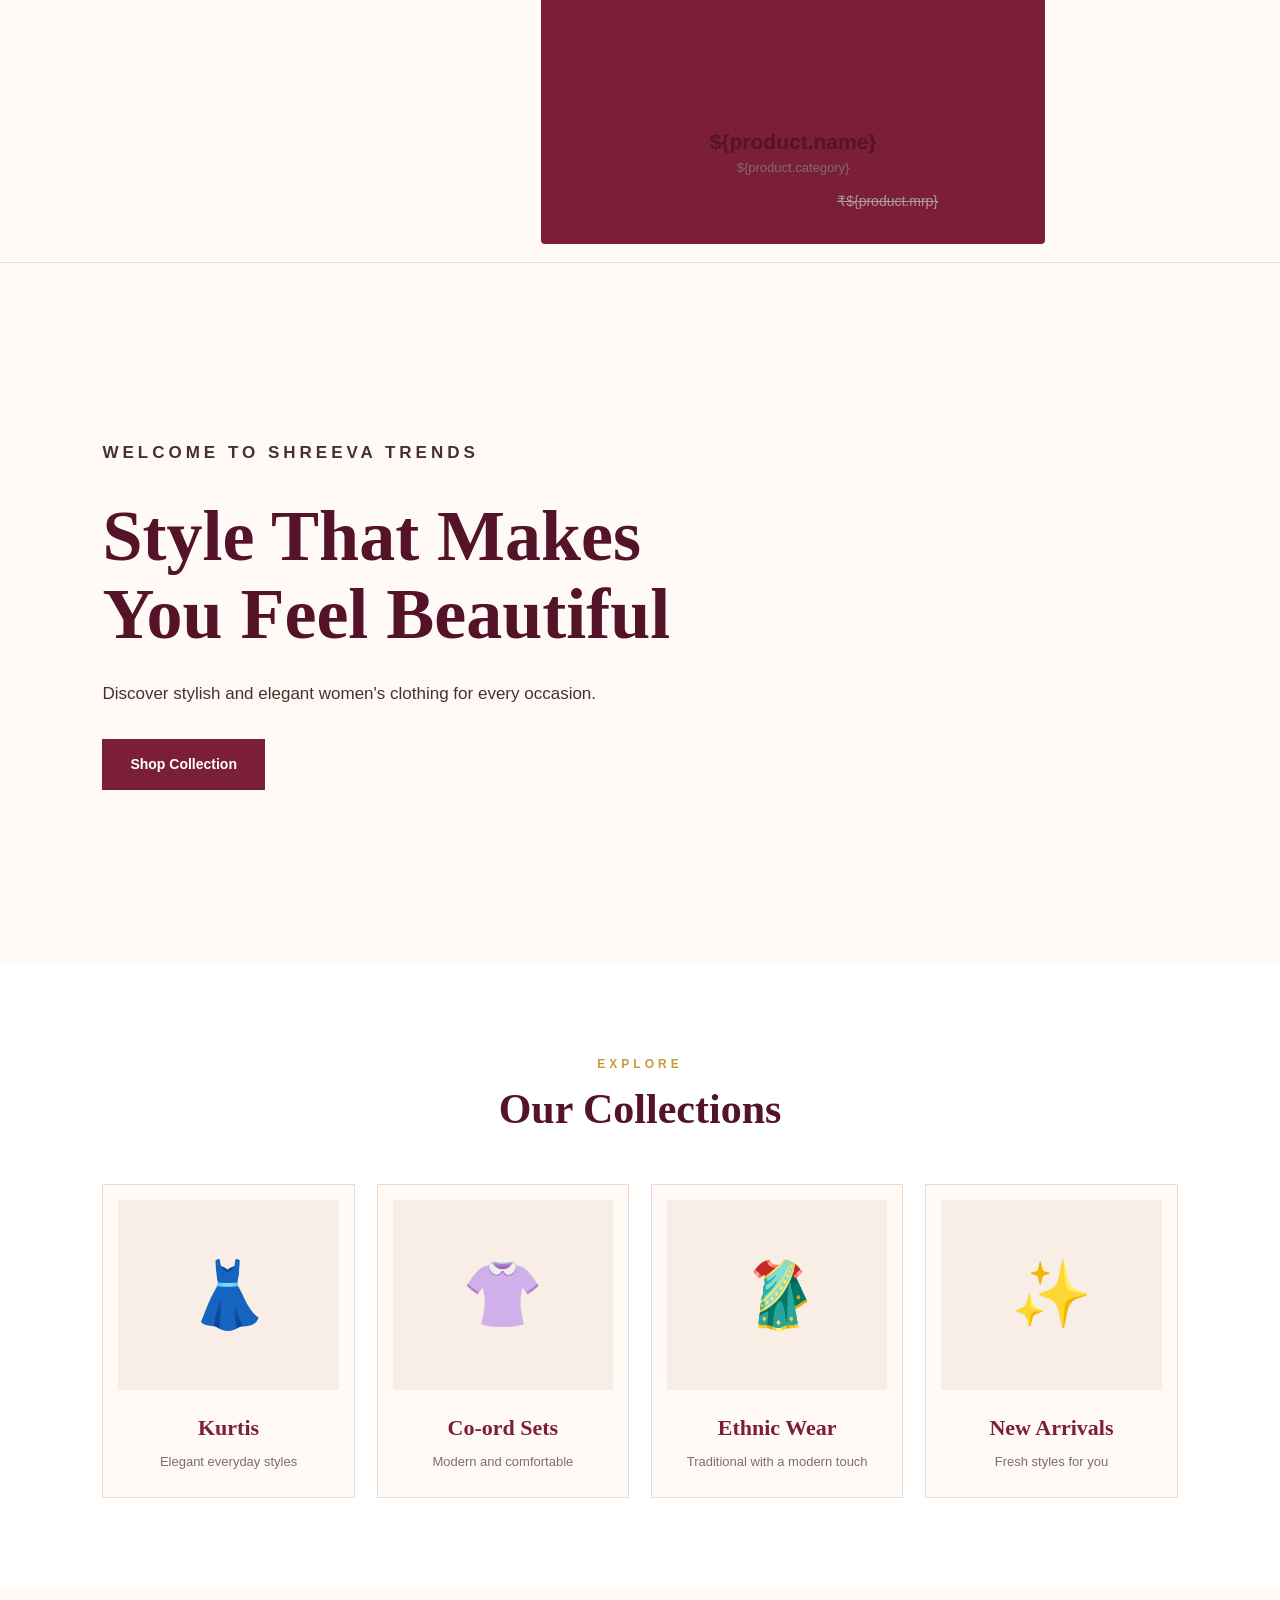
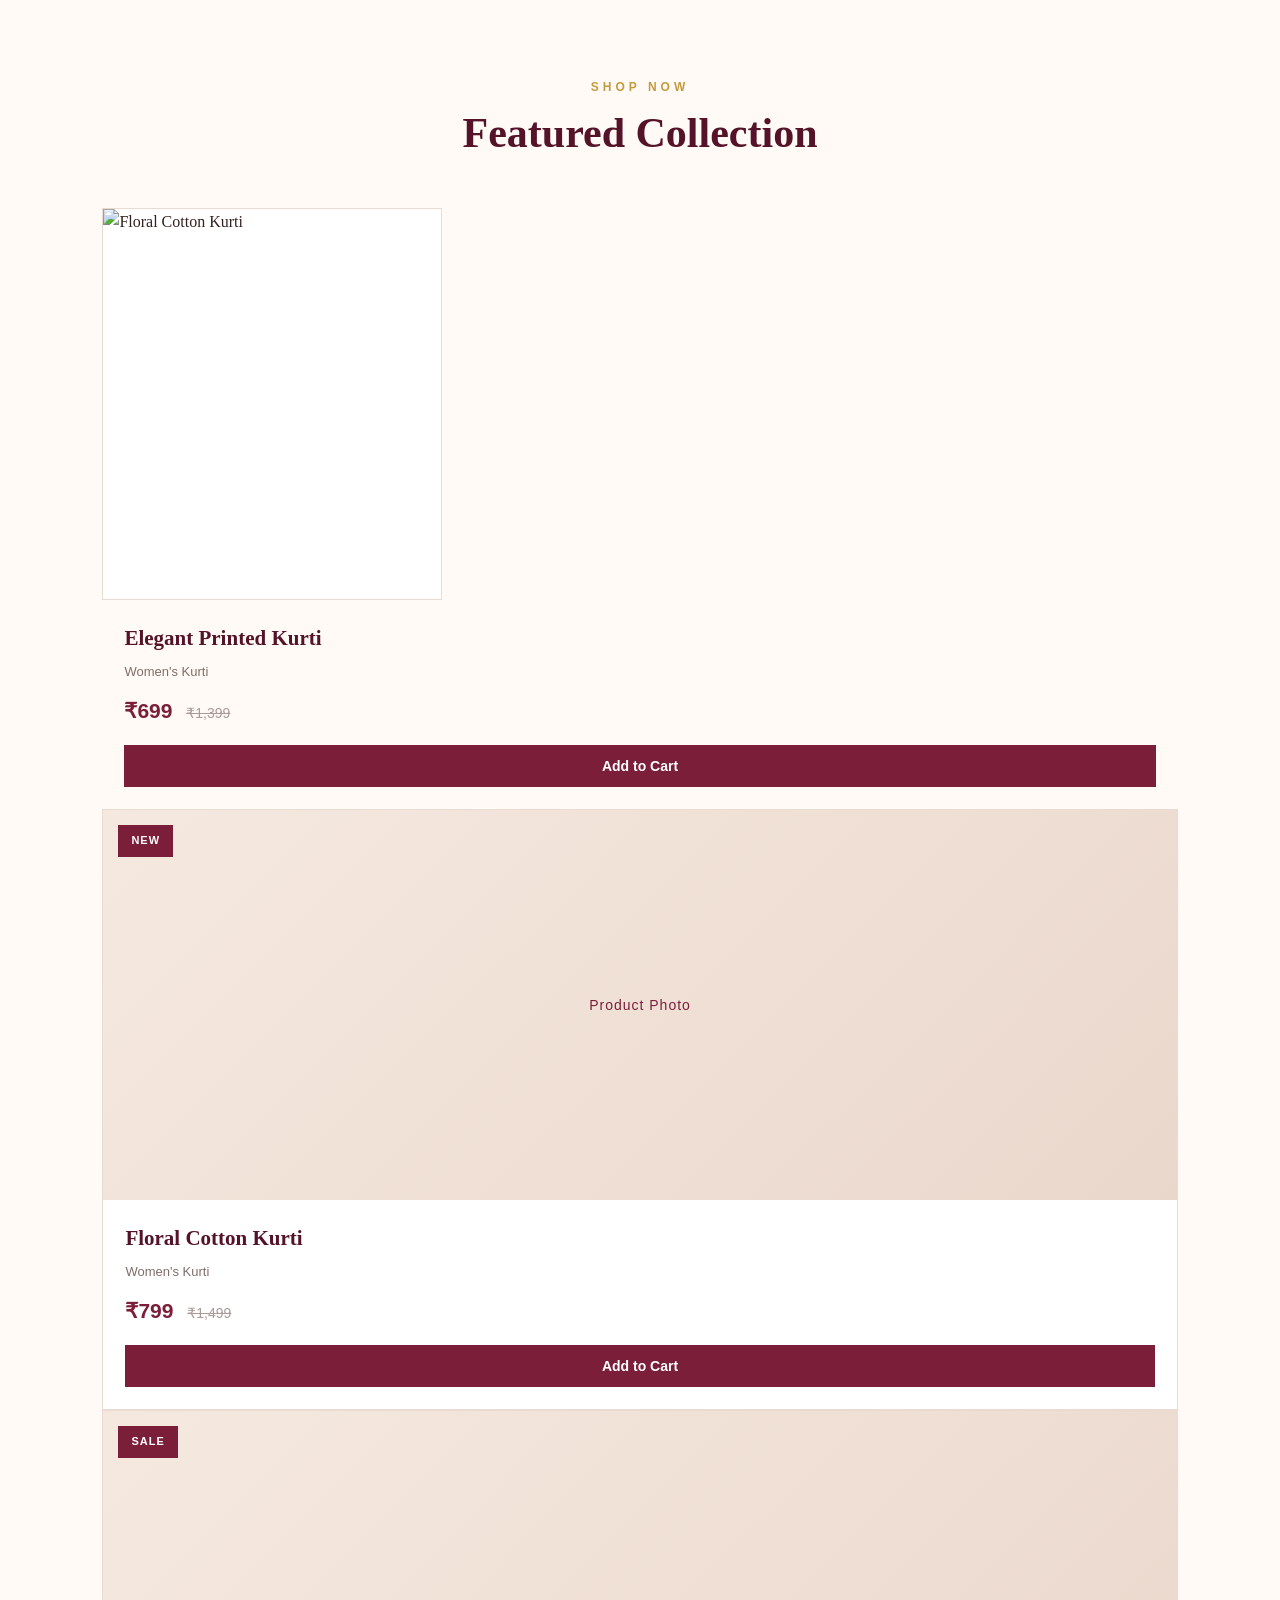
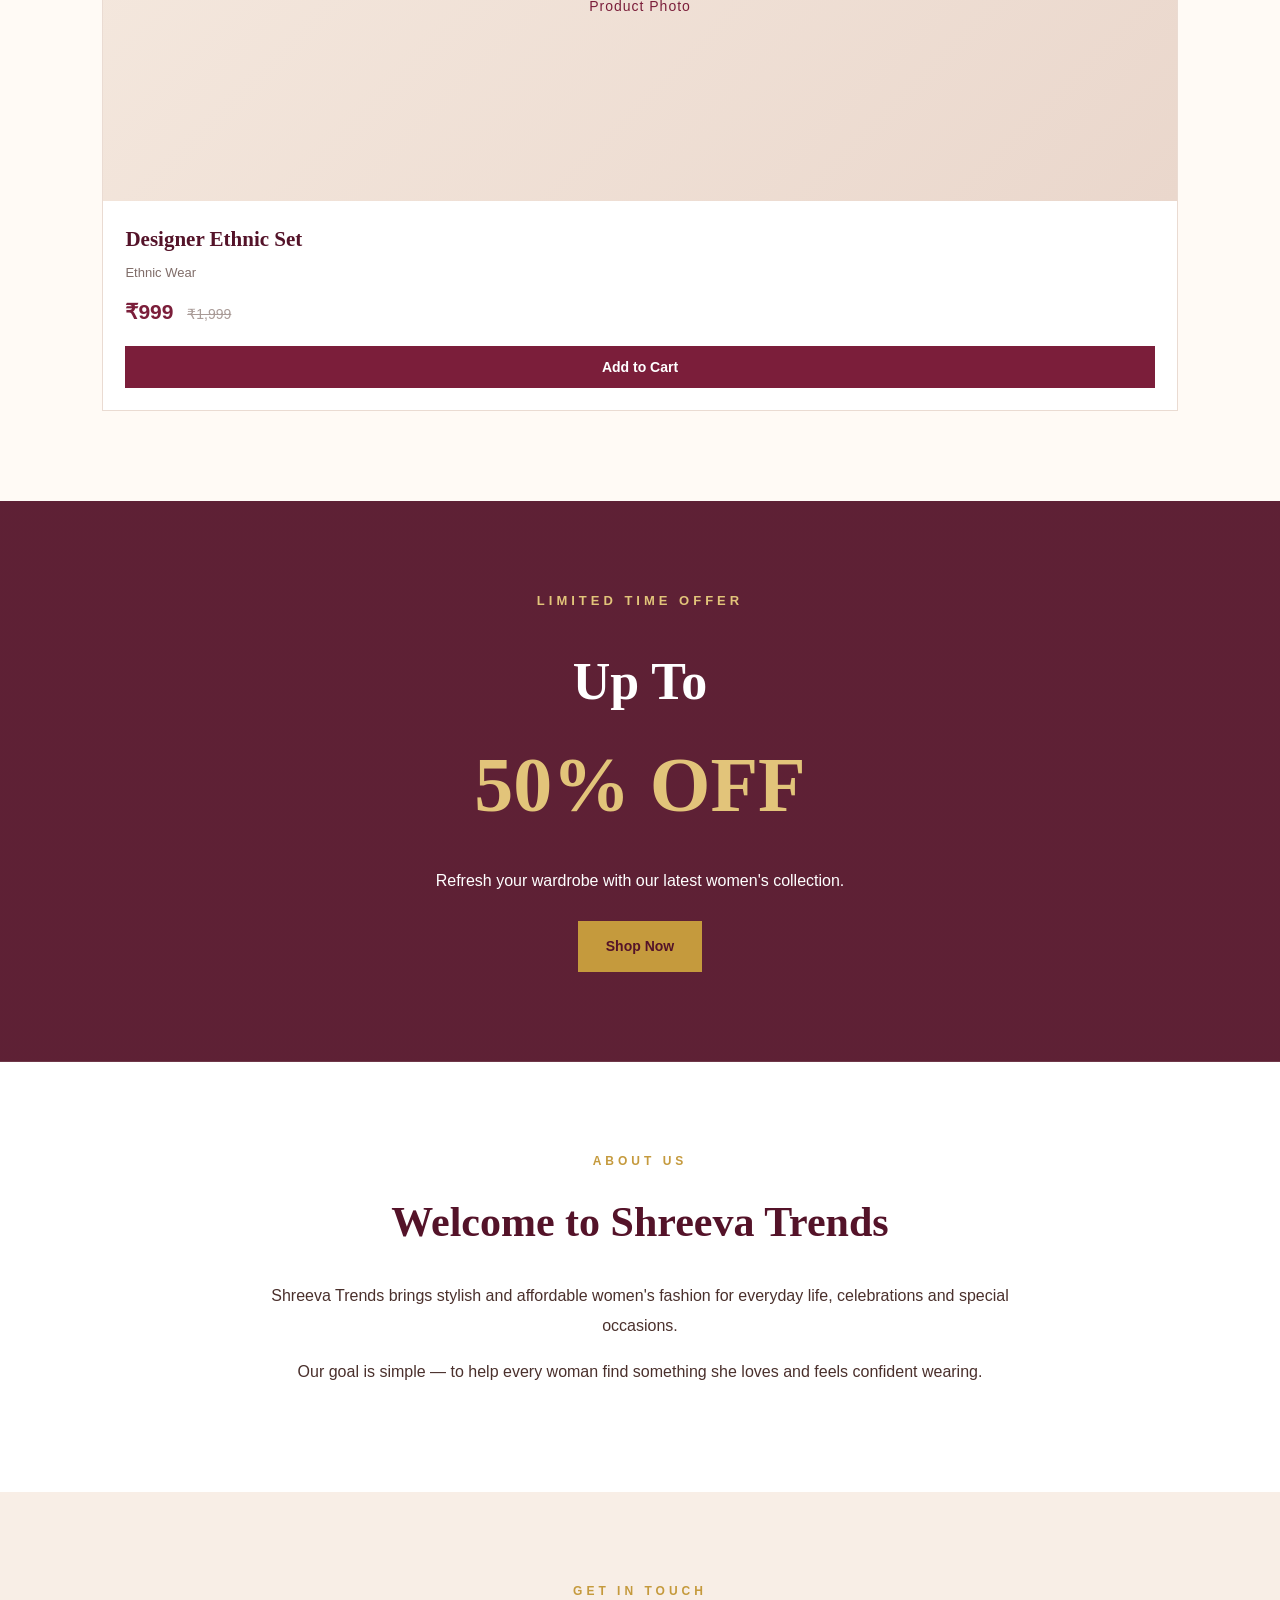
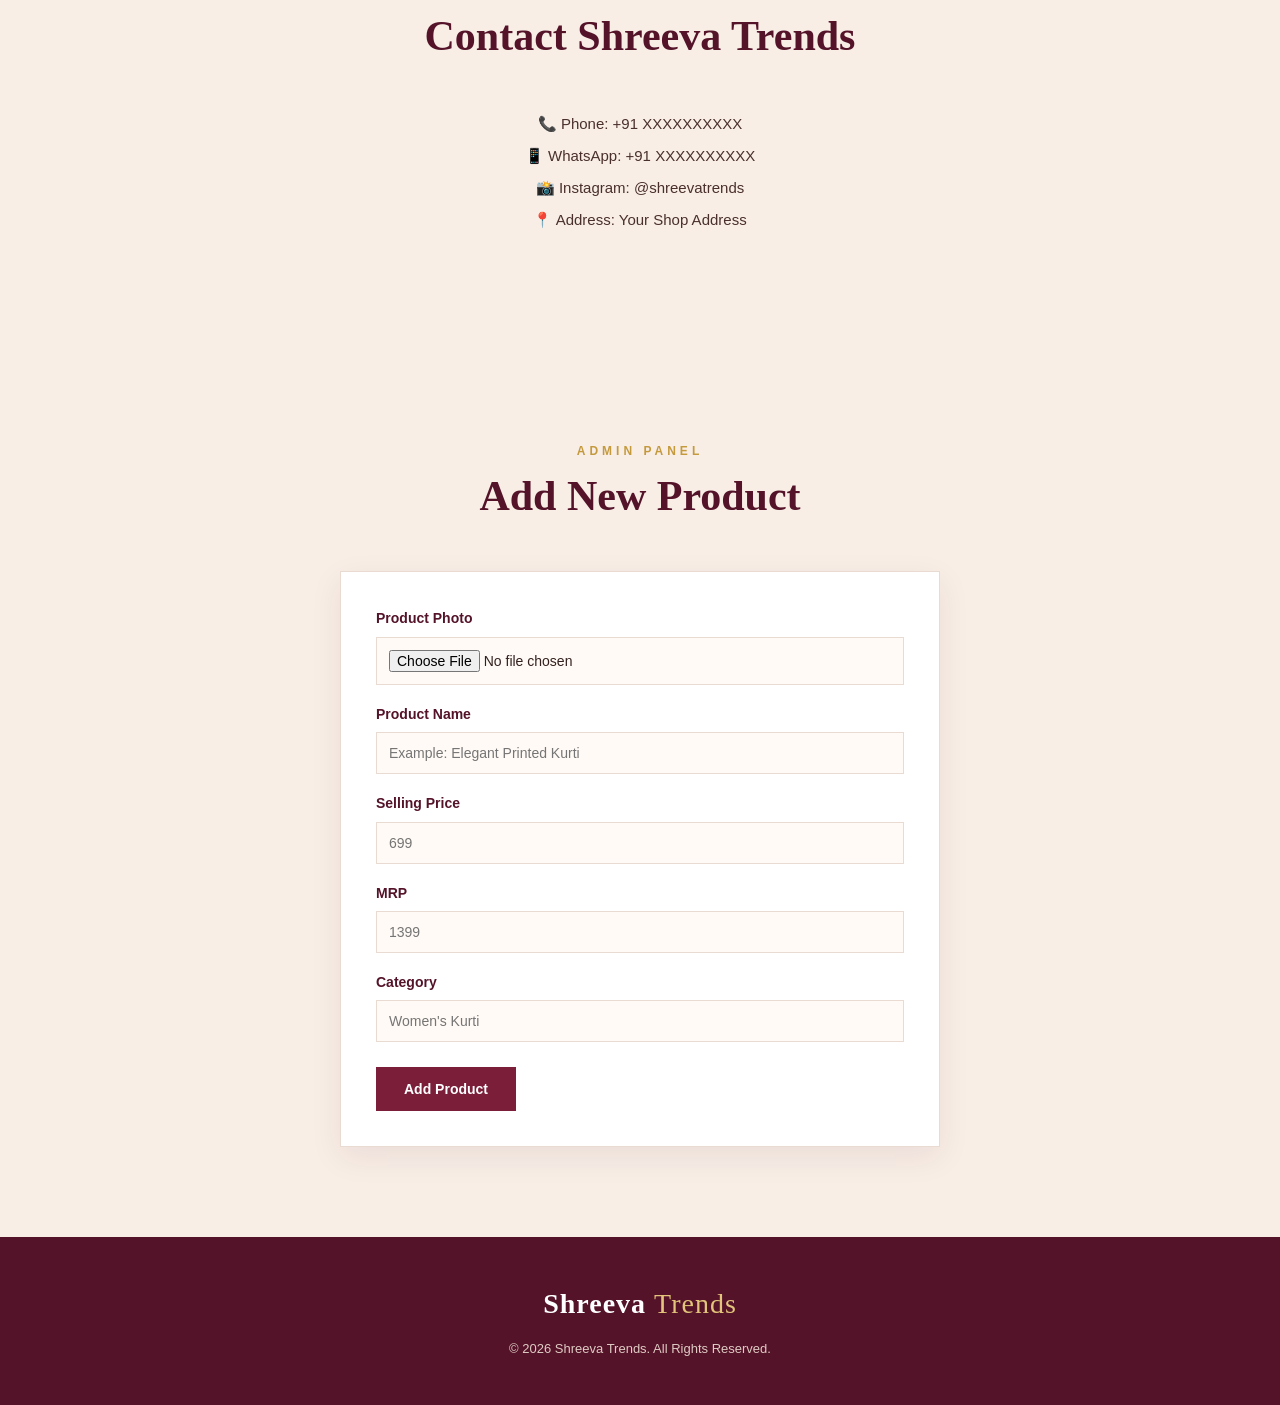
==== commit 071f3694: "Update index.html" ====
--- a/index.html
+++ b/index.html
@@ -45,7 +45,473 @@
         </nav>
 
         <button class="cart-button" onclick="showCart()">
-            🛍️ Cart(0)
+            🛍️ Cart(/* =========================================================
+   SHREEVA TRENDS
+   Main JavaScript File
+   ========================================================= */
+
+
+/* =========================================================
+   1. SHOPPING CART
+========================================================= */
+
+let cart = [];
+
+
+/* =========================================================
+   2. ADD PRODUCT TO CART
+========================================================= */
+
+function addToCart(productName, price) {
+
+    const product = {
+        name: productName,
+        price: Number(price)
+    };
+
+    cart.push(product);
+
+    updateCartCount();
+
+    showMessage(productName + " added to your cart!");
+
+    console.log("Cart:", cart);
+}
+
+
+/* =========================================================
+   3. UPDATE CART NUMBER
+========================================================= */
+
+function updateCartCount() {
+
+    const cartCount =
+        document.getElementById("cart-count");
+
+    if (cartCount) {
+
+        cartCount.textContent = cart.length;
+
+    }
+}
+
+
+/* =========================================================
+   4. SHOW CART
+========================================================= */
+
+function showCart() {
+
+    if (cart.length === 0) {
+
+        alert(
+            "Your Shreeva Trends cart is empty."
+        );
+
+        return;
+    }
+
+
+    let cartText =
+        "🛍️ Your Shreeva Trends Cart\n\n";
+
+    let total = 0;
+
+
+    cart.forEach(function (product, index) {
+
+        cartText +=
+            (index + 1) +
+            ". " +
+            product.name +
+            " - ₹" +
+            product.price +
+            "\n";
+
+        total += Number(product.price);
+
+    });
+
+
+    cartText +=
+        "\n----------------------\n";
+
+    cartText +=
+        "Total: ₹" +
+        total;
+
+
+    alert(cartText);
+}
+
+
+/* =========================================================
+   5. SHOW MESSAGE
+========================================================= */
+
+function showMessage(message) {
+
+    const messageBox =
+        document.getElementById("cart-message");
+
+
+    if (!messageBox) {
+
+        alert(message);
+
+        return;
+    }
+
+
+    messageBox.textContent = message;
+
+    messageBox.style.display = "block";
+
+
+    setTimeout(function () {
+
+        messageBox.style.display = "none";
+
+    }, 2500);
+}
+
+
+/* =========================================================
+   6. ADD NEW PRODUCT
+========================================================= */
+
+function addNewProduct() {
+
+    const imageInput =
+        document.getElementById("product-image");
+
+    const nameInput =
+        document.getElementById("product-name");
+
+    const priceInput =
+        document.getElementById("product-price");
+
+    const mrpInput =
+        document.getElementById("product-mrp");
+
+    const categoryInput =
+        document.getElementById("product-category");
+
+
+    /* CHECK PHOTO */
+
+    if (!imageInput.files[0]) {
+
+        alert("Please select a product photo.");
+
+        return;
+    }
+
+
+    /* CHECK PRODUCT NAME */
+
+    if (!nameInput.value.trim()) {
+
+        alert("Please enter the product name.");
+
+        return;
+    }
+
+
+    /* CHECK PRICE */
+
+    if (!priceInput.value) {
+
+        alert("Please enter the selling price.");
+
+        return;
+    }
+
+
+    /* CHECK MRP */
+
+    if (!mrpInput.value) {
+
+        alert("Please enter the MRP.");
+
+        return;
+    }
+
+
+    /* CHECK CATEGORY */
+
+    if (!categoryInput.value.trim()) {
+
+        alert("Please enter the category.");
+
+        return;
+    }
+
+
+    const file =
+        imageInput.files[0];
+
+
+    /* READ IMAGE */
+
+    const reader =
+        new FileReader();
+
+
+    reader.onload = function (event) {
+
+        const product = {
+
+            id: Date.now(),
+
+            image: event.target.result,
+
+            name: nameInput.value.trim(),
+
+            price: Number(priceInput.value),
+
+            mrp: Number(mrpInput.value),
+
+            category: categoryInput.value.trim()
+
+        };
+
+
+        /* GET OLD PRODUCTS */
+
+        let products =
+            JSON.parse(
+                localStorage.getItem("shreevaProducts")
+            ) || [];
+
+
+        /* ADD NEW PRODUCT */
+
+        products.push(product);
+
+
+        /* SAVE PRODUCTS */
+
+        localStorage.setItem(
+            "shreevaProducts",
+            JSON.stringify(products)
+        );
+
+
+        /* SHOW PRODUCTS */
+
+        displayUploadedProducts();
+
+
+        /* CLEAR FORM */
+
+        imageInput.value = "";
+
+        nameInput.value = "";
+
+        priceInput.value = "";
+
+        mrpInput.value = "";
+
+        categoryInput.value = "";
+
+
+        alert(
+            "✅ Product added successfully!"
+        );
+
+    };
+
+
+    reader.readAsDataURL(file);
+}
+
+
+/* =========================================================
+   7. DISPLAY UPLOADED PRODUCTS
+========================================================= */
+
+function displayUploadedProducts() {
+
+    const productGrid =
+        document.querySelector(".product-grid");
+
+
+    if (!productGrid) {
+        return;
+    }
+
+
+    let products =
+        JSON.parse(
+            localStorage.getItem("shreevaProducts")
+        ) || [];
+
+
+    products.forEach(function (product) {
+
+        /* Avoid displaying duplicate products */
+
+        if (
+            document.querySelector(
+                '[data-product-id="' +
+                product.id +
+                '"]'
+            )
+        ) {
+
+            return;
+
+        }
+
+
+        const article =
+            document.createElement("article");
+
+
+        article.className =
+            "product-card";
+
+
+        article.setAttribute(
+            "data-product-id",
+            product.id
+        );
+
+
+        article.innerHTML = `
+
+            <div class="product-image">
+
+                <span class="sale-tag">
+                    NEW
+                </span>
+
+                <img
+                    src="${product.image}"
+                    alt="${product.name}"
+                >
+
+            </div>
+
+
+            <div class="product-info">
+
+                <h3>
+                    ${product.name}
+                </h3>
+
+                <p>
+                    ${product.category}
+                </p>
+
+                <strong>
+                    ₹${product.price}
+                </strong>
+
+                <del>
+                    ₹${product.mrp}
+                </del>
+
+                <button
+                    class="add-cart"
+                    onclick="addToCart(
+                        '${product.name.replace(/'/g, "\\'")}',
+                        ${product.price}
+                    )"
+                >
+                    Add to Cart
+                </button>
+
+            </div>
+
+        `;
+
+
+        productGrid.appendChild(article);
+
+    });
+
+}
+
+
+/* =========================================================
+   8. MAKE PRODUCT IMAGES FIT CORRECTLY
+========================================================= */
+
+function setupProductImages() {
+
+    document.querySelectorAll(
+        ".product-image img"
+    ).forEach(function (image) {
+
+        image.style.width = "100%";
+        image.style.height = "390px";
+        image.style.objectFit = "cover";
+        image.style.display = "block";
+
+    });
+
+}
+
+
+/* =========================================================
+   9. SMOOTH SCROLLING
+========================================================= */
+
+document.querySelectorAll(
+    'a[href^="#"]'
+).forEach(function (link) {
+
+    link.addEventListener(
+        "click",
+        function (event) {
+
+            const targetId =
+                this.getAttribute("href");
+
+            const target =
+                document.querySelector(targetId);
+
+
+            if (target) {
+
+                event.preventDefault();
+
+                target.scrollIntoView({
+                    behavior: "smooth"
+                });
+
+            }
+
+        }
+    );
+
+});
+
+
+/* =========================================================
+   10. LOAD SAVED PRODUCTS
+========================================================= */
+
+document.addEventListener(
+    "DOMContentLoaded",
+    function () {
+
+        displayUploadedProducts();
+
+        setupProductImages();
+
+        console.log(
+            "✨ Welcome to Shreeva Trends!"
+        );
+
+        console.log(
+            "Indian Women's Fashion Store"
+        );
+
+    }
+);
         </button>
 
     </header>
--- a/style.css
+++ b/style.css
@@ -980,3 +980,52 @@
     }
 
 }
+/* =========================================================
+   ADMIN PRODUCT UPLOAD
+========================================================= */
+
+.admin-section {
+    background: var(--soft-cream);
+}
+
+.admin-form {
+    max-width: 600px;
+    margin: auto;
+    background: var(--white);
+    padding: 35px;
+    border: 1px solid var(--border);
+    box-shadow: 0 10px 30px rgba(84, 19, 41, 0.08);
+}
+
+.admin-form label {
+    display: block;
+    color: var(--dark-maroon);
+    font-family: Arial, sans-serif;
+    font-size: 14px;
+    font-weight: bold;
+    margin-bottom: 7px;
+    margin-top: 18px;
+}
+
+.admin-form label:first-child {
+    margin-top: 0;
+}
+
+.admin-form input {
+    width: 100%;
+    padding: 12px;
+    border: 1px solid var(--border);
+    font-family: Arial, sans-serif;
+    font-size: 14px;
+    background: var(--cream);
+}
+
+.admin-form input:focus {
+    outline: none;
+    border-color: var(--maroon);
+}
+
+.admin-form button {
+    margin-top: 25px;
+    cursor: pointer;
+}
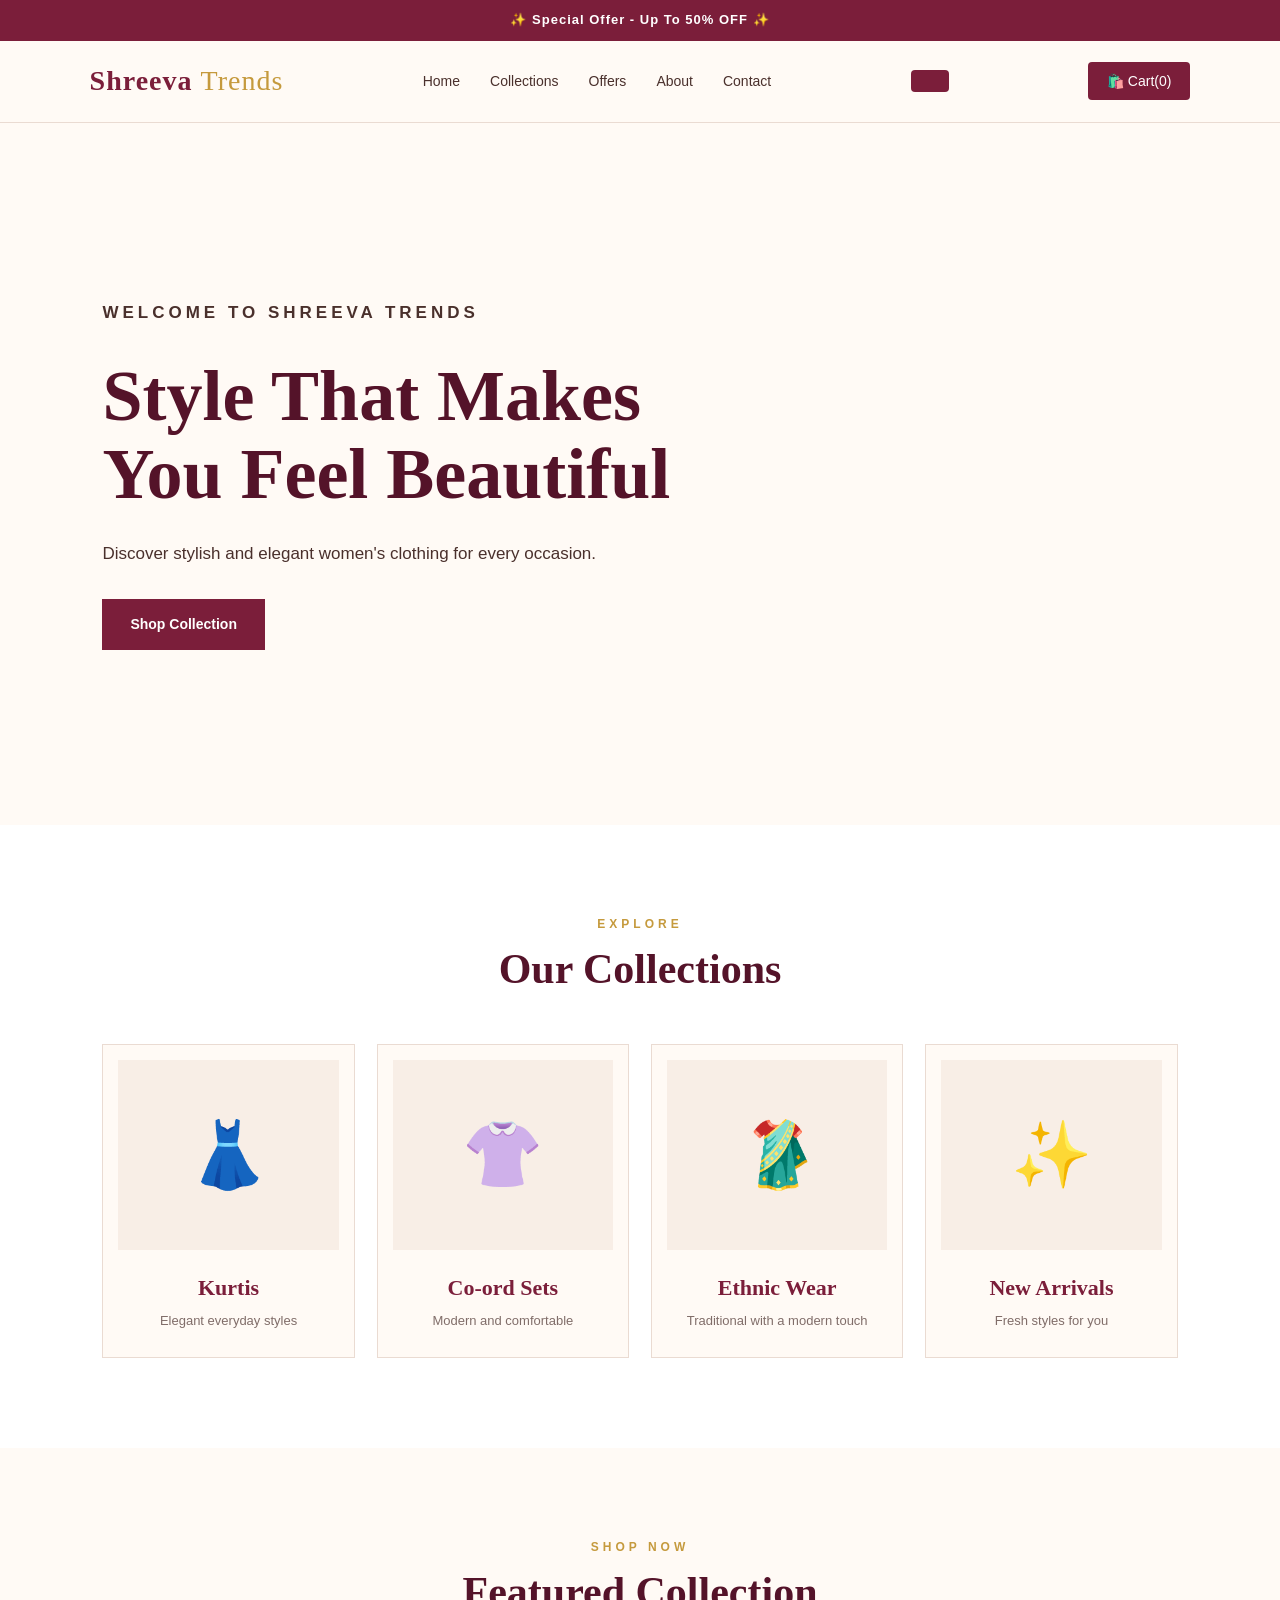
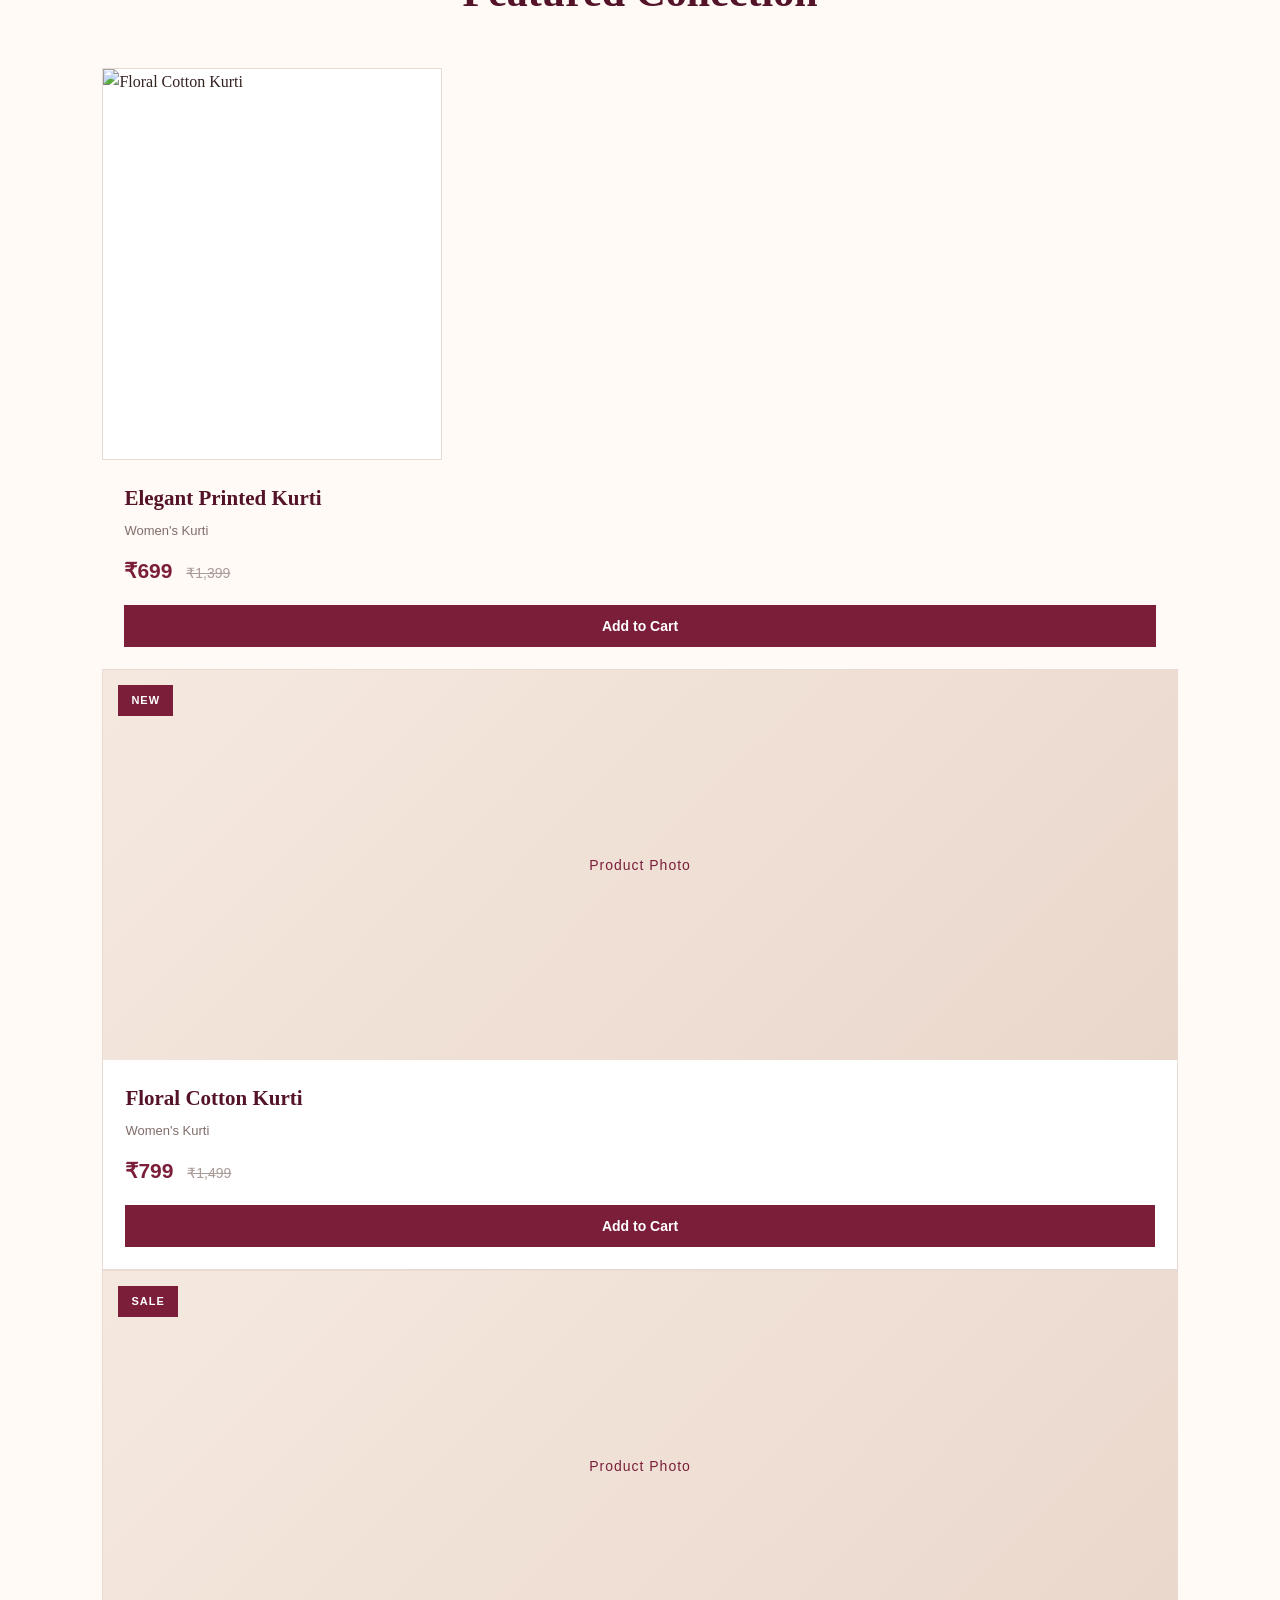
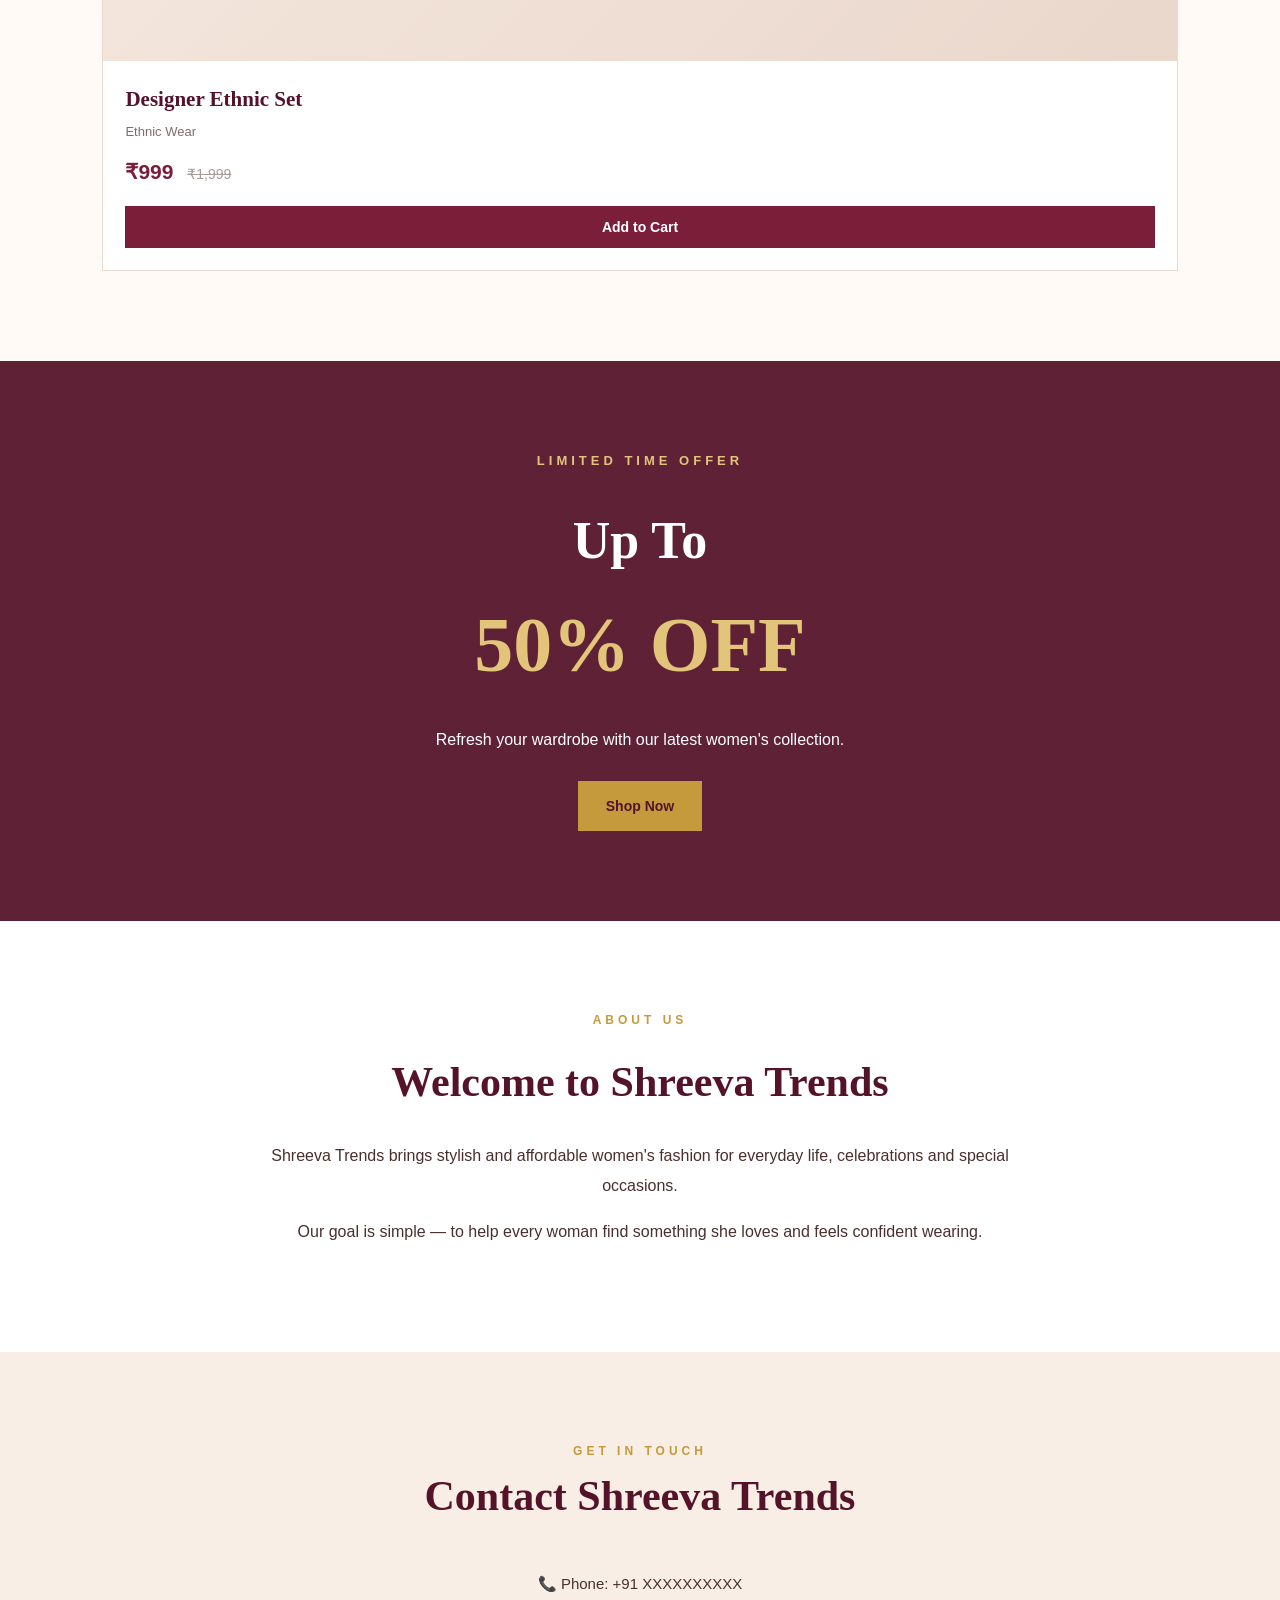
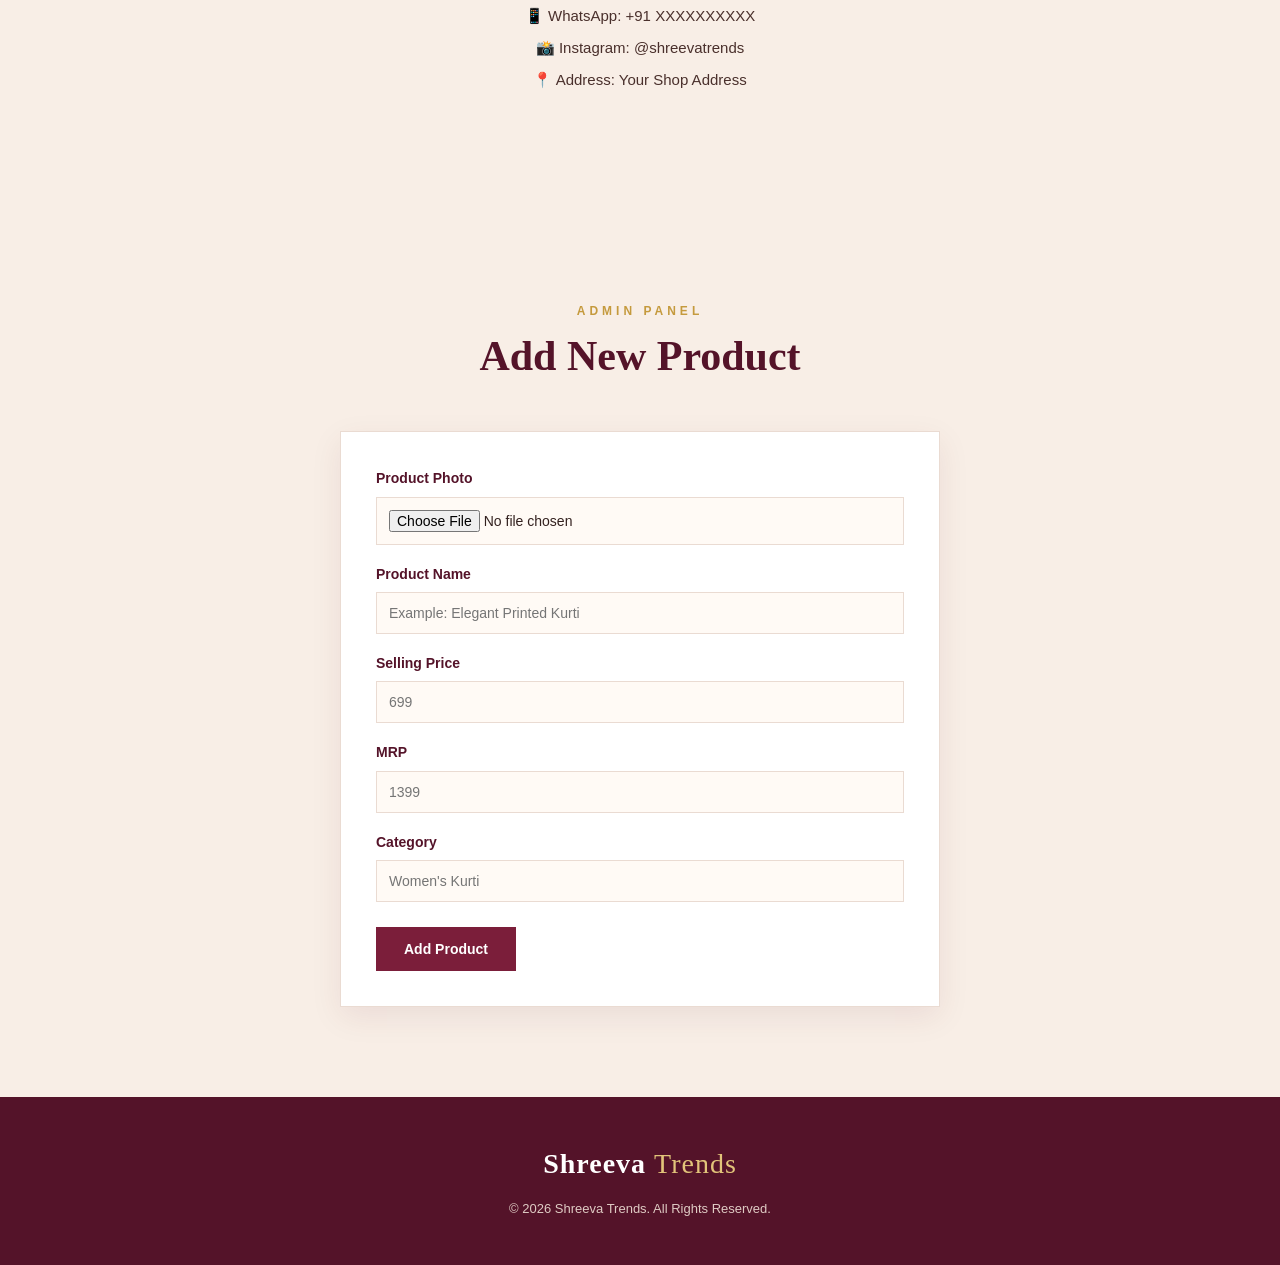
==== commit 3c99c138: "Update index.html" ====
--- a/index.html
+++ b/index.html
@@ -45,473 +45,8 @@
         </nav>
 
         <button class="cart-button" onclick="showCart()">
-            🛍️ Cart(/* =========================================================
-   SHREEVA TRENDS
-   Main JavaScript File
-   ========================================================= */
-
-
-/* =========================================================
-   1. SHOPPING CART
-========================================================= */
-
-let cart = [];
-
-
-/* =========================================================
-   2. ADD PRODUCT TO CART
-========================================================= */
-
-function addToCart(productName, price) {
-
-    const product = {
-        name: productName,
-        price: Number(price)
-    };
-
-    cart.push(product);
-
-    updateCartCount();
-
-    showMessage(productName + " added to your cart!");
-
-    console.log("Cart:", cart);
-}
-
-
-/* =========================================================
-   3. UPDATE CART NUMBER
-========================================================= */
-
-function updateCartCount() {
-
-    const cartCount =
-        document.getElementById("cart-count");
-
-    if (cartCount) {
-
-        cartCount.textContent = cart.length;
-
-    }
-}
-
-
-/* =========================================================
-   4. SHOW CART
-========================================================= */
-
-function showCart() {
-
-    if (cart.length === 0) {
-
-        alert(
-            "Your Shreeva Trends cart is empty."
-        );
-
-        return;
-    }
-
-
-    let cartText =
-        "🛍️ Your Shreeva Trends Cart\n\n";
-
-    let total = 0;
-
-
-    cart.forEach(function (product, index) {
-
-        cartText +=
-            (index + 1) +
-            ". " +
-            product.name +
-            " - ₹" +
-            product.price +
-            "\n";
-
-        total += Number(product.price);
-
-    });
-
-
-    cartText +=
-        "\n----------------------\n";
-
-    cartText +=
-        "Total: ₹" +
-        total;
-
-
-    alert(cartText);
-}
-
-
-/* =========================================================
-   5. SHOW MESSAGE
-========================================================= */
-
-function showMessage(message) {
-
-    const messageBox =
-        document.getElementById("cart-message");
-
-
-    if (!messageBox) {
-
-        alert(message);
-
-        return;
-    }
-
-
-    messageBox.textContent = message;
-
-    messageBox.style.display = "block";
-
-
-    setTimeout(function () {
-
-        messageBox.style.display = "none";
-
-    }, 2500);
-}
-
-
-/* =========================================================
-   6. ADD NEW PRODUCT
-========================================================= */
-
-function addNewProduct() {
-
-    const imageInput =
-        document.getElementById("product-image");
-
-    const nameInput =
-        document.getElementById("product-name");
-
-    const priceInput =
-        document.getElementById("product-price");
-
-    const mrpInput =
-        document.getElementById("product-mrp");
-
-    const categoryInput =
-        document.getElementById("product-category");
-
-
-    /* CHECK PHOTO */
-
-    if (!imageInput.files[0]) {
-
-        alert("Please select a product photo.");
-
-        return;
-    }
-
-
-    /* CHECK PRODUCT NAME */
-
-    if (!nameInput.value.trim()) {
-
-        alert("Please enter the product name.");
-
-        return;
-    }
-
-
-    /* CHECK PRICE */
-
-    if (!priceInput.value) {
-
-        alert("Please enter the selling price.");
-
-        return;
-    }
-
-
-    /* CHECK MRP */
-
-    if (!mrpInput.value) {
-
-        alert("Please enter the MRP.");
-
-        return;
-    }
-
-
-    /* CHECK CATEGORY */
-
-    if (!categoryInput.value.trim()) {
-
-        alert("Please enter the category.");
-
-        return;
-    }
-
-
-    const file =
-        imageInput.files[0];
-
-
-    /* READ IMAGE */
-
-    const reader =
-        new FileReader();
-
-
-    reader.onload = function (event) {
-
-        const product = {
-
-            id: Date.now(),
-
-            image: event.target.result,
-
-            name: nameInput.value.trim(),
-
-            price: Number(priceInput.value),
-
-            mrp: Number(mrpInput.value),
-
-            category: categoryInput.value.trim()
-
-        };
-
-
-        /* GET OLD PRODUCTS */
-
-        let products =
-            JSON.parse(
-                localStorage.getItem("shreevaProducts")
-            ) || [];
-
-
-        /* ADD NEW PRODUCT */
-
-        products.push(product);
-
-
-        /* SAVE PRODUCTS */
-
-        localStorage.setItem(
-            "shreevaProducts",
-            JSON.stringify(products)
-        );
-
-
-        /* SHOW PRODUCTS */
-
-        displayUploadedProducts();
-
-
-        /* CLEAR FORM */
-
-        imageInput.value = "";
-
-        nameInput.value = "";
-
-        priceInput.value = "";
-
-        mrpInput.value = "";
-
-        categoryInput.value = "";
-
-
-        alert(
-            "✅ Product added successfully!"
-        );
-
-    };
-
-
-    reader.readAsDataURL(file);
-}
-
-
-/* =========================================================
-   7. DISPLAY UPLOADED PRODUCTS
-========================================================= */
-
-function displayUploadedProducts() {
-
-    const productGrid =
-        document.querySelector(".product-grid");
-
-
-    if (!productGrid) {
-        return;
-    }
-
-
-    let products =
-        JSON.parse(
-            localStorage.getItem("shreevaProducts")
-        ) || [];
-
-
-    products.forEach(function (product) {
-
-        /* Avoid displaying duplicate products */
-
-        if (
-            document.querySelector(
-                '[data-product-id="' +
-                product.id +
-                '"]'
-            )
-        ) {
-
-            return;
-
-        }
-
-
-        const article =
-            document.createElement("article");
-
-
-        article.className =
-            "product-card";
-
-
-        article.setAttribute(
-            "data-product-id",
-            product.id
-        );
-
-
-        article.innerHTML = `
-
-            <div class="product-image">
-
-                <span class="sale-tag">
-                    NEW
-                </span>
-
-                <img
-                    src="${product.image}"
-                    alt="${product.name}"
-                >
-
-            </div>
-
-
-            <div class="product-info">
-
-                <h3>
-                    ${product.name}
-                </h3>
-
-                <p>
-                    ${product.category}
-                </p>
-
-                <strong>
-                    ₹${product.price}
-                </strong>
-
-                <del>
-                    ₹${product.mrp}
-                </del>
-
-                <button
-                    class="add-cart"
-                    onclick="addToCart(
-                        '${product.name.replace(/'/g, "\\'")}',
-                        ${product.price}
-                    )"
-                >
-                    Add to Cart
-                </button>
-
-            </div>
-
-        `;
-
-
-        productGrid.appendChild(article);
-
-    });
-
-}
-
-
-/* =========================================================
-   8. MAKE PRODUCT IMAGES FIT CORRECTLY
-========================================================= */
-
-function setupProductImages() {
-
-    document.querySelectorAll(
-        ".product-image img"
-    ).forEach(function (image) {
-
-        image.style.width = "100%";
-        image.style.height = "390px";
-        image.style.objectFit = "cover";
-        image.style.display = "block";
-
-    });
-
-}
-
-
-/* =========================================================
-   9. SMOOTH SCROLLING
-========================================================= */
-
-document.querySelectorAll(
-    'a[href^="#"]'
-).forEach(function (link) {
-
-    link.addEventListener(
-        "click",
-        function (event) {
-
-            const targetId =
-                this.getAttribute("href");
-
-            const target =
-                document.querySelector(targetId);
-
-
-            if (target) {
-
-                event.preventDefault();
-
-                target.scrollIntoView({
-                    behavior: "smooth"
-                });
-
-            }
-
-        }
-    );
-
-});
-
-
-/* =========================================================
-   10. LOAD SAVED PRODUCTS
-========================================================= */
-
-document.addEventListener(
-    "DOMContentLoaded",
-    function () {
-
-        displayUploadedProducts();
-
-        setupProductImages();
-
-        console.log(
-            "✨ Welcome to Shreeva Trends!"
-        );
-
-        console.log(
-            "Indian Women's Fashion Store"
-        );
-
-    }
-);
+        <button class="cart-button" onclick="showCart()">
+            🛍️ Cart(<span id="cart-count">0</span>)
         </button>
 
     </header>
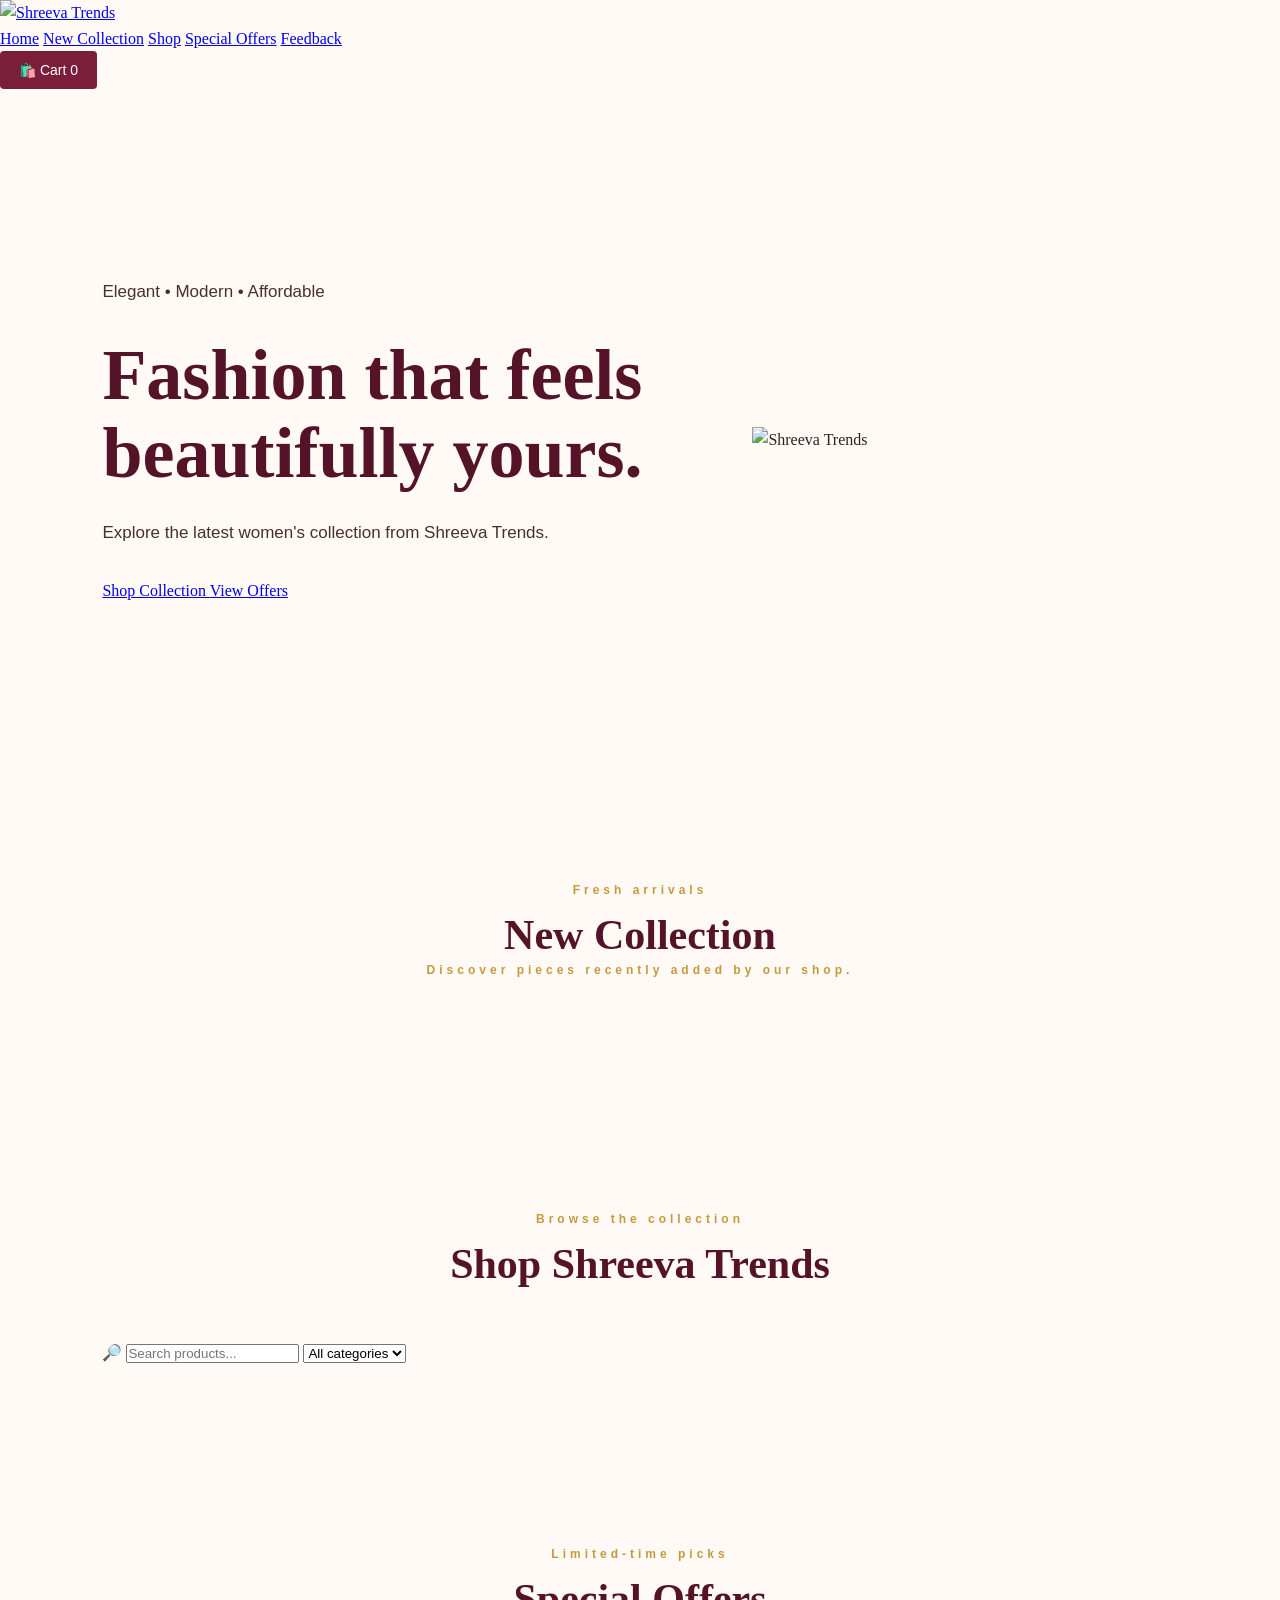
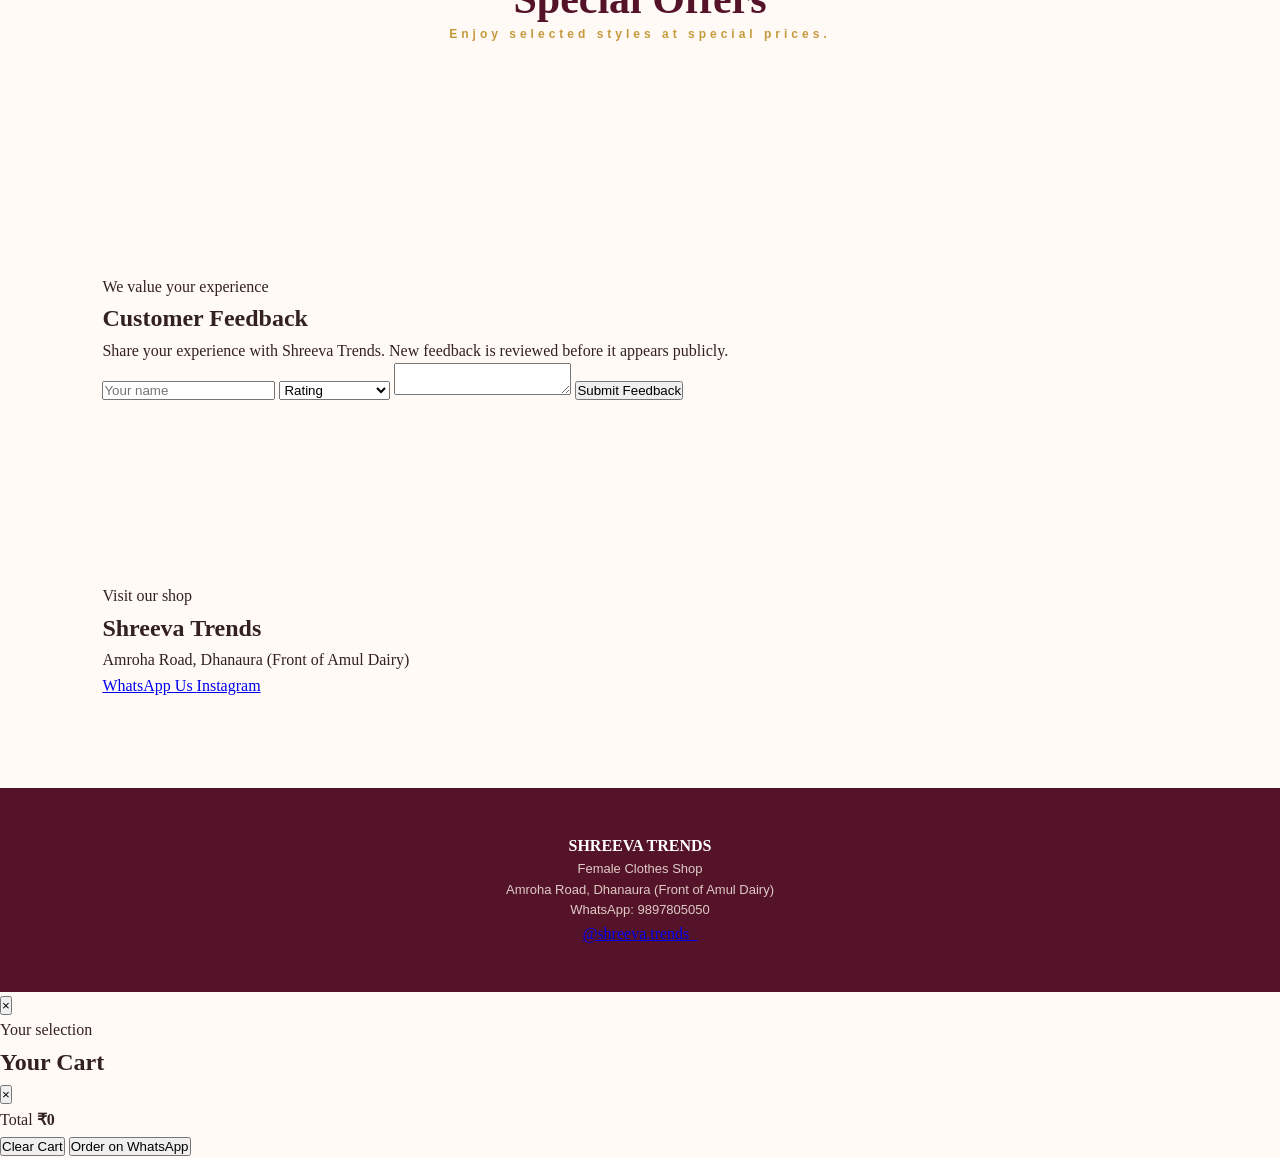
==== commit 2e40283d: "Update index.html" ====
--- a/index.html
+++ b/index.html
@@ -3,498 +3,607 @@
 
 <head>
     <meta charset="UTF-8">
-
-    <meta name="viewport"
-          content="width=device-width, initial-scale=1.0">
+    <meta name="viewport" content="width=device-width, initial-scale=1.0">
 
     <title>Shreeva Trends | Women's Fashion</title>
 
     <meta name="description"
-          content="Shreeva Trends - Stylish and affordable women's clothing.">
+        content="Shreeva Trends - stylish and affordable women's clothing in Dhanaura.">
+
+    <link rel="icon" href="logo.jpg">
 
     <link rel="stylesheet" href="style.css">
+
+    <!-- Supabase -->
+    <script src="https://cdn.jsdelivr.net/npm/@supabase/supabase-js@2"></script>
+
+    <!-- Supabase Configuration -->
+    <script src="supabase-config.js"></script>
 </head>
 
 <body>
 
-    <!-- =========================
-         OFFER BAR
-    ========================== -->
-
-    <div class="offer-bar">
-        ✨ Special Offer - Up To 50% OFF ✨
+    <!-- ================= HEADER ================= -->
+
+    <header class="site-header">
+
+        <div class="header-inner">
+
+            <a href="#home" class="brand">
+                <img src="logo.jpg" alt="Shreeva Trends">
+            </a>
+
+            <nav class="desktop-nav">
+                <a href="#home">Home</a>
+                <a href="#new-collection">New Collection</a>
+                <a href="#shop">Shop</a>
+                <a href="#offers">Special Offers</a>
+                <a href="#feedback">Feedback</a>
+            </nav>
+
+            <button class="cart-button" id="openCartBtn">
+                🛍️ Cart
+                <span id="cart-count">0</span>
+            </button>
+
+        </div>
+
+    </header>
+
+
+    <!-- ================= MAIN ================= -->
+
+    <main>
+
+        <!-- HERO -->
+
+        <section class="hero" id="home">
+
+            <div class="hero-content">
+
+                <p class="eyebrow">
+                    Elegant • Modern • Affordable
+                </p>
+
+                <h1>
+                    Fashion that feels
+                    <span>beautifully yours.</span>
+                </h1>
+
+                <p>
+                    Explore the latest women's collection from
+                    Shreeva Trends.
+                </p>
+
+                <div class="hero-actions">
+
+                    <a href="#shop" class="btn primary">
+                        Shop Collection
+                    </a>
+
+                    <a href="#offers" class="btn secondary">
+                        View Offers
+                    </a>
+
+                </div>
+
+            </div>
+
+            <div class="hero-card">
+
+                <img
+                    src="logo.jpg"
+                    alt="Shreeva Trends">
+
+            </div>
+
+        </section>
+
+
+        <!-- ================= NEW COLLECTION ================= -->
+
+        <section class="section" id="new-collection">
+
+            <div class="section-heading">
+
+                <div>
+
+                    <p class="eyebrow">
+                        Fresh arrivals
+                    </p>
+
+                    <h2>
+                        New Collection
+                    </h2>
+
+                </div>
+
+                <p>
+                    Discover pieces recently added by our shop.
+                </p>
+
+            </div>
+
+            <div
+                class="product-grid"
+                id="newProducts">
+            </div>
+
+        </section>
+
+
+        <!-- ================= SHOP ================= -->
+
+        <section
+            class="section shop-section"
+            id="shop">
+
+            <div class="section-heading">
+
+                <div>
+
+                    <p class="eyebrow">
+                        Browse the collection
+                    </p>
+
+                    <h2>
+                        Shop Shreeva Trends
+                    </h2>
+
+                </div>
+
+            </div>
+
+
+            <div class="shop-tools">
+
+                <label class="search-box">
+
+                    <span>🔎</span>
+
+                    <input
+                        id="searchInput"
+                        type="search"
+                        placeholder="Search products..."
+                        autocomplete="off">
+
+                </label>
+
+
+                <select
+                    id="categoryFilter"
+                    aria-label="Filter products">
+
+                    <option value="all">
+                        All categories
+                    </option>
+
+                </select>
+
+            </div>
+
+
+            <div
+                class="product-grid"
+                id="allProducts">
+            </div>
+
+
+            <div
+                class="empty-state"
+                id="productsEmpty"
+                hidden>
+
+                <h3>
+                    Collection Coming Soon
+                </h3>
+
+                <p>
+                    New styles will appear here soon.
+                </p>
+
+            </div>
+
+        </section>
+
+
+        <!-- ================= SPECIAL OFFERS ================= -->
+
+        <section
+            class="section offers-section"
+            id="offers">
+
+            <div class="section-heading">
+
+                <div>
+
+                    <p class="eyebrow">
+                        Limited-time picks
+                    </p>
+
+                    <h2>
+                        Special Offers
+                    </h2>
+
+                </div>
+
+                <p>
+                    Enjoy selected styles at special prices.
+                </p>
+
+            </div>
+
+
+            <div
+                class="product-grid"
+                id="offerProducts">
+            </div>
+
+
+            <div
+                class="empty-state"
+                id="offersEmpty"
+                hidden>
+
+                <h3>
+                    No special offers right now
+                </h3>
+
+                <p>
+                    Check back soon for the next offer.
+                </p>
+
+            </div>
+
+        </section>
+
+
+        <!-- ================= FEEDBACK ================= -->
+
+        <section
+            class="feedback-section section"
+            id="feedback">
+
+            <div class="feedback-intro">
+
+                <p class="eyebrow">
+                    We value your experience
+                </p>
+
+                <h2>
+                    Customer Feedback
+                </h2>
+
+                <p>
+                    Share your experience with Shreeva Trends.
+                    New feedback is reviewed before it appears publicly.
+                </p>
+
+            </div>
+
+
+            <form
+                id="feedbackForm"
+                class="feedback-form">
+
+                <input
+                    id="feedbackName"
+                    type="text"
+                    maxlength="80"
+                    placeholder="Your name"
+                    required>
+
+
+                <select
+                    id="feedbackRating"
+                    required>
+
+                    <option value="">
+                        Rating
+                    </option>
+
+                    <option value="5">
+                        ★★★★★ — 5
+                    </option>
+
+                    <option value="4">
+                        ★★★★☆ — 4
+                    </option>
+
+                    <option value="3">
+                        ★★★☆☆ — 3
+                    </option>
+
+                    <option value="2">
+                        ★★☆☆☆ — 2
+                    </option>
+
+                    <option value="1">
+                        ★☆☆☆☆ — 1
+                    </option>
+
+                </select>
+
+
+                <textarea
+                    id="feedbackMessage"
+                    maxlength="500"
+                    placeholder="Write your feedback..."
+                    required>
+                </textarea>
+
+
+                <button
+                    class="btn primary"
+                    type="submit">
+
+                    Submit Feedback
+
+                </button>
+
+
+                <p
+                    id="feedbackStatus"
+                    class="form-status">
+                </p>
+
+            </form>
+
+
+            <div
+                class="reviews-grid"
+                id="reviewsGrid">
+            </div>
+
+        </section>
+
+
+        <!-- ================= LOCATION ================= -->
+
+        <section class="location-section">
+
+            <div>
+
+                <p class="eyebrow">
+                    Visit our shop
+                </p>
+
+                <h2>
+                    Shreeva Trends
+                </h2>
+
+                <p>
+                    Amroha Road, Dhanaura
+                    (Front of Amul Dairy)
+                </p>
+
+            </div>
+
+
+            <div class="contact-actions">
+
+                <a
+                    class="btn primary"
+                    href="https://wa.me/919897805050"
+                    target="_blank">
+
+                    WhatsApp Us
+
+                </a>
+
+
+                <a
+                    class="btn secondary"
+                    href="https://www.instagram.com/shreeva.trends_/"
+                    target="_blank">
+
+                    Instagram
+
+                </a>
+
+            </div>
+
+        </section>
+
+    </main>
+
+
+    <!-- ================= FOOTER ================= -->
+
+    <footer>
+
+        <div>
+
+            <strong>
+                SHREEVA TRENDS
+            </strong>
+
+            <p>
+                Female Clothes Shop
+            </p>
+
+        </div>
+
+
+        <div>
+
+            <p>
+                Amroha Road, Dhanaura
+                (Front of Amul Dairy)
+            </p>
+
+            <p>
+                WhatsApp: 9897805050
+            </p>
+
+        </div>
+
+
+        <div>
+
+            <a
+                href="https://www.instagram.com/shreeva.trends_/"
+                target="_blank">
+
+                @shreeva.trends_
+
+            </a>
+
+        </div>
+
+    </footer>
+
+
+    <!-- ================= PRODUCT MODAL ================= -->
+
+    <div
+        class="modal"
+        id="productModal"
+        aria-hidden="true">
+
+        <div
+            class="modal-backdrop"
+            data-close="productModal">
+        </div>
+
+
+        <div
+            class="modal-card product-modal-card">
+
+            <button
+                class="modal-close"
+                data-close="productModal">
+
+                ×
+
+            </button>
+
+
+            <div id="productModalBody"></div>
+
+        </div>
+
     </div>
 
 
-    <!-- =========================
-         NAVIGATION
-    ========================== -->
-
-    <header class="navbar">
-
-        <div class="logo">
-            Shreeva <span>Trends</span>
+    <!-- ================= CART ================= -->
+
+    <div
+        class="cart-overlay"
+        id="cartOverlay"
+        aria-hidden="true">
+
+        <div
+            class="cart-backdrop"
+            data-close="cartOverlay">
         </div>
 
-        <nav>
-            <a href="#home">Home</a>
-            <a href="#collections">Collections</a>
-            <a href="#offers">Offers</a>
-            <a href="#about">About</a>
-            <a href="#contact">Contact</a>
-        </nav>
-
-        <button class="cart-button" onclick="showCart()">
-        <button class="cart-button" onclick="showCart()">
-            🛍️ Cart(<span id="cart-count">0</span>)
-        </button>
-
-    </header>
-
-
-    <!-- =========================
-         HERO SECTION
-    ========================== -->
-
-    <main>
-
-        <section id="home" class="hero">
-
-            <div class="hero-content">
-
-                <p class="small-heading">
-                    WELCOME TO SHREEVA TRENDS
-                </p>
-
-                <h1>
-                    Style That Makes
-                    You Feel Beautiful
-                </h1>
-
-                <p>
-                    Discover stylish and elegant women's
-                    clothing for every occasion.
-                </p>
-
-                <a href="#collections" class="primary-button">
-                    Shop Collection
-                </a>
-
-            </div>
-
-        </section>
-
-
-        <!-- =========================
-             COLLECTIONS
-        ========================== -->
-
-        <section id="collections" class="collections">
-
-            <div class="section-heading">
-
-                <p>EXPLORE</p>
-
-                <h2>Our Collections</h2>
-
-            </div>
-
-
-            <div class="category-grid">
-
-                <div class="category-card">
-                    <div class="category-image">
-                        👗
-                    </div>
-
-                    <h3>Kurtis</h3>
-
-                    <p>
-                        Elegant everyday styles
+
+        <aside class="cart-drawer">
+
+            <div class="cart-header">
+
+                <div>
+
+                    <p class="eyebrow">
+                        Your selection
                     </p>
+
+                    <h2>
+                        Your Cart
+                    </h2>
+
                 </div>
 
 
-                <div class="category-card">
-                    <div class="category-image">
-                        👚
-                    </div>
-
-                    <h3>Co-ord Sets</h3>
-
-                    <p>
-                        Modern and comfortable
-                    </p>
+                <button
+                    class="modal-close"
+                    data-close="cartOverlay">
+
+                    ×
+
+                </button>
+
+            </div>
+
+
+            <div
+                id="cartItems"
+                class="cart-items">
+            </div>
+
+
+            <div
+                id="cartEmpty"
+                class="cart-empty"
+                hidden>
+
+                <div class="empty-icon">
+                    🛍️
                 </div>
 
-
-                <div class="category-card">
-                    <div class="category-image">
-                        🥻
-                    </div>
-
-                    <h3>Ethnic Wear</h3>
-
-                    <p>
-                        Traditional with a modern touch
-                    </p>
+                <h3>
+                    Your cart is empty
+                </h3>
+
+                <p>
+                    Add something beautiful to get started.
+                </p>
+
+                <button
+                    class="btn primary"
+                    data-close="cartOverlay">
+
+                    Continue Shopping
+
+                </button>
+
+            </div>
+
+
+            <div class="cart-footer">
+
+                <div class="total-row">
+
+                    <span>
+                        Total
+                    </span>
+
+                    <strong id="cartTotal">
+                        ₹0
+                    </strong>
+
                 </div>
 
 
-                <div class="category-card">
-                    <div class="category-image">
-                        ✨
-                    </div>
-
-                    <h3>New Arrivals</h3>
-
-                    <p>
-                        Fresh styles for you
-                    </p>
-                </div>
-
-            </div>
-
-        </section>
-
-
-        <!-- =========================
-             FEATURED PRODUCTS
-        ========================== -->
-
-        <section class="products">
-
-            <div class="section-heading">
-
-                <p>SHOP NOW</p>
-
-                <h2>Featured Collection</h2>
-
-            </div>
-
-
-            <div class="product-grid">
-
-
-                <!-- PRODUCT 1 -->
-
-                <article class="product-card">
-
-                    <div class="product-image">
-
-                            <img src="images/shreeva_trends_kurti.jpg" alt="Floral Cotton Kurti">
-                        </div>
-
-                    </div>
-
-                    <div class="product-info">
-
-                        <h3>
-                            Elegant Printed Kurti
-                        </h3>
-
-                        <p>
-                            Women's Kurti
-                        </p>
-
-                        <strong>
-                            ₹699
-                        </strong>
-
-                        <del>
-                            ₹1,399
-                        </del>
-
-                        <button class="add-cart">
-                            Add to Cart
-                        </button>
-
-                    </div>
-
-                </article>
-
-
-                <!-- PRODUCT 2 -->
-
-                <article class="product-card">
-
-                    <div class="product-image">
-
-                        <span class="sale-tag">
-                            NEW
-                        </span>
-
-                        <div class="placeholder-image">
-                            Product Photo
-                        </div>
-
-                    </div>
-
-                    <div class="product-info">
-
-                        <h3>
-                            Floral Cotton Kurti
-                        </h3>
-
-                        <p>
-                            Women's Kurti
-                        </p>
-
-                        <strong>
-                            ₹799
-                        </strong>
-
-                        <del>
-                            ₹1,499
-                        </del>
-
-                        <button class="add-cart">
-                            Add to Cart
-                        </button>
-
-                    </div>
-
-                </article>
-
-
-                <!-- PRODUCT 3 -->
-
-                <article class="product-card">
-
-                    <div class="product-image">
-
-                        <span class="sale-tag">
-                            SALE
-                        </span>
-
-                        <div class="placeholder-image">
-                            Product Photo
-                        </div>
-
-                    </div>
-
-                    <div class="product-info">
-
-                        <h3>
-                            Designer Ethnic Set
-                        </h3>
-
-                        <p>
-                            Ethnic Wear
-                        </p>
-
-                        <strong>
-                            ₹999
-                        </strong>
-
-                        <del>
-                            ₹1,999
-                        </del>
-
-                        <button class="add-cart">
-                            Add to Cart
-                        </button>
-
-                    </div>
-
-                </article>
-
-            </div>
-
-        </section>
-
-
-        <!-- =========================
-             SPECIAL OFFER
-        ========================== -->
-
-        <section id="offers" class="offer-section">
-
-            <p>LIMITED TIME OFFER</p>
-
-            <h2>
-                Up To
-                <strong>50% OFF</strong>
-            </h2>
-
-            <p>
-                Refresh your wardrobe with our latest
-                women's collection.
-            </p>
-
-            <a href="#collections" class="primary-button">
-                Shop Now
-            </a>
-
-        </section>
-
-
-        <!-- =========================
-             ABOUT US
-        ========================== -->
-
-        <section id="about" class="about">
-
-            <div class="about-content">
-
-                <p>ABOUT US</p>
-
-                <h2>
-                    Welcome to Shreeva Trends
-                </h2>
-
-                <p>
-                    Shreeva Trends brings stylish and
-                    affordable women's fashion for
-                    everyday life, celebrations and
-                    special occasions.
-                </p>
-
-                <p>
-                    Our goal is simple — to help every
-                    woman find something she loves and
-                    feels confident wearing.
-                </p>
-
-            </div>
-
-        </section>
-
-
-        <!-- =========================
-             CONTACT
-        ========================== -->
-
-        <section id="contact" class="contact">
-
-            <div class="section-heading">
-
-                <p>GET IN TOUCH</p>
-
-                <h2>
-                    Contact Shreeva Trends
-                </h2>
-
-            </div>
-
-            <div class="contact-info">
-
-                <p>
-                    📞 Phone: +91 XXXXXXXXXX
-                </p>
-
-                <p>
-                    📱 WhatsApp: +91 XXXXXXXXXX
-                </p>
-
-                <p>
-                    📸 Instagram: @shreevatrends
-                </p>
-
-                <p>
-                    📍 Address: Your Shop Address
-                </p>
-
-            </div>
-
-        </section>
-<!-- =========================
-     ADMIN - ADD PRODUCT
-========================== -->
-
-<section id="admin" class="admin-section">
-
-    <div class="section-heading">
-
-        <p>ADMIN PANEL</p>
-
-        <h2>Add New Product</h2>
+                <button
+                    id="clearCartBtn"
+                    class="text-button">
+
+                    Clear Cart
+
+                </button>
+
+
+                <button
+                    id="whatsappCheckoutBtn"
+                    class="btn whatsapp-btn">
+
+                    Order on WhatsApp
+
+                </button>
+
+            </div>
+
+        </aside>
 
     </div>
 
-    <div class="admin-form">
-
-        <label>
-            Product Photo
-        </label>
-
-        <input
-            type="file"
-            id="product-image"
-            accept="image/*"
-        >
-
-        <label>
-            Product Name
-        </label>
-
-        <input
-            type="text"
-            id="product-name"
-            placeholder="Example: Elegant Printed Kurti"
-        >
-
-        <label>
-            Selling Price
-        </label>
-
-        <input
-            type="number"
-            id="product-price"
-            placeholder="699"
-        >
-
-        <label>
-            MRP
-        </label>
-
-        <input
-            type="number"
-            id="product-mrp"
-            placeholder="1399"
-        >
-
-        <label>
-            Category
-        </label>
-
-        <input
-            type="text"
-            id="product-category"
-            placeholder="Women's Kurti"
-        >
-
-        <button
-            type="button"
-            class="primary-button"
-            onclick="addNewProduct()"
-        >
-            Add Product
-        </button>
-
-    </div>
-
-</section>
-    </main>
-
-
-    <!-- =========================
-         FOOTER
-    ========================== -->
-
-    <footer>
-
-        <div class="logo">
-            Shreeva <span>Trends</span>
-        </div>
-
-        <p>
-            © 2026 Shreeva Trends.
-            All Rights Reserved.
-        </p>
-
-    </footer>
-<script src="script.js"></script>
+
+    <!-- MAIN JAVASCRIPT -->
+
+    <script src="script.js"></script>
+
 </body>
 
 </html>
